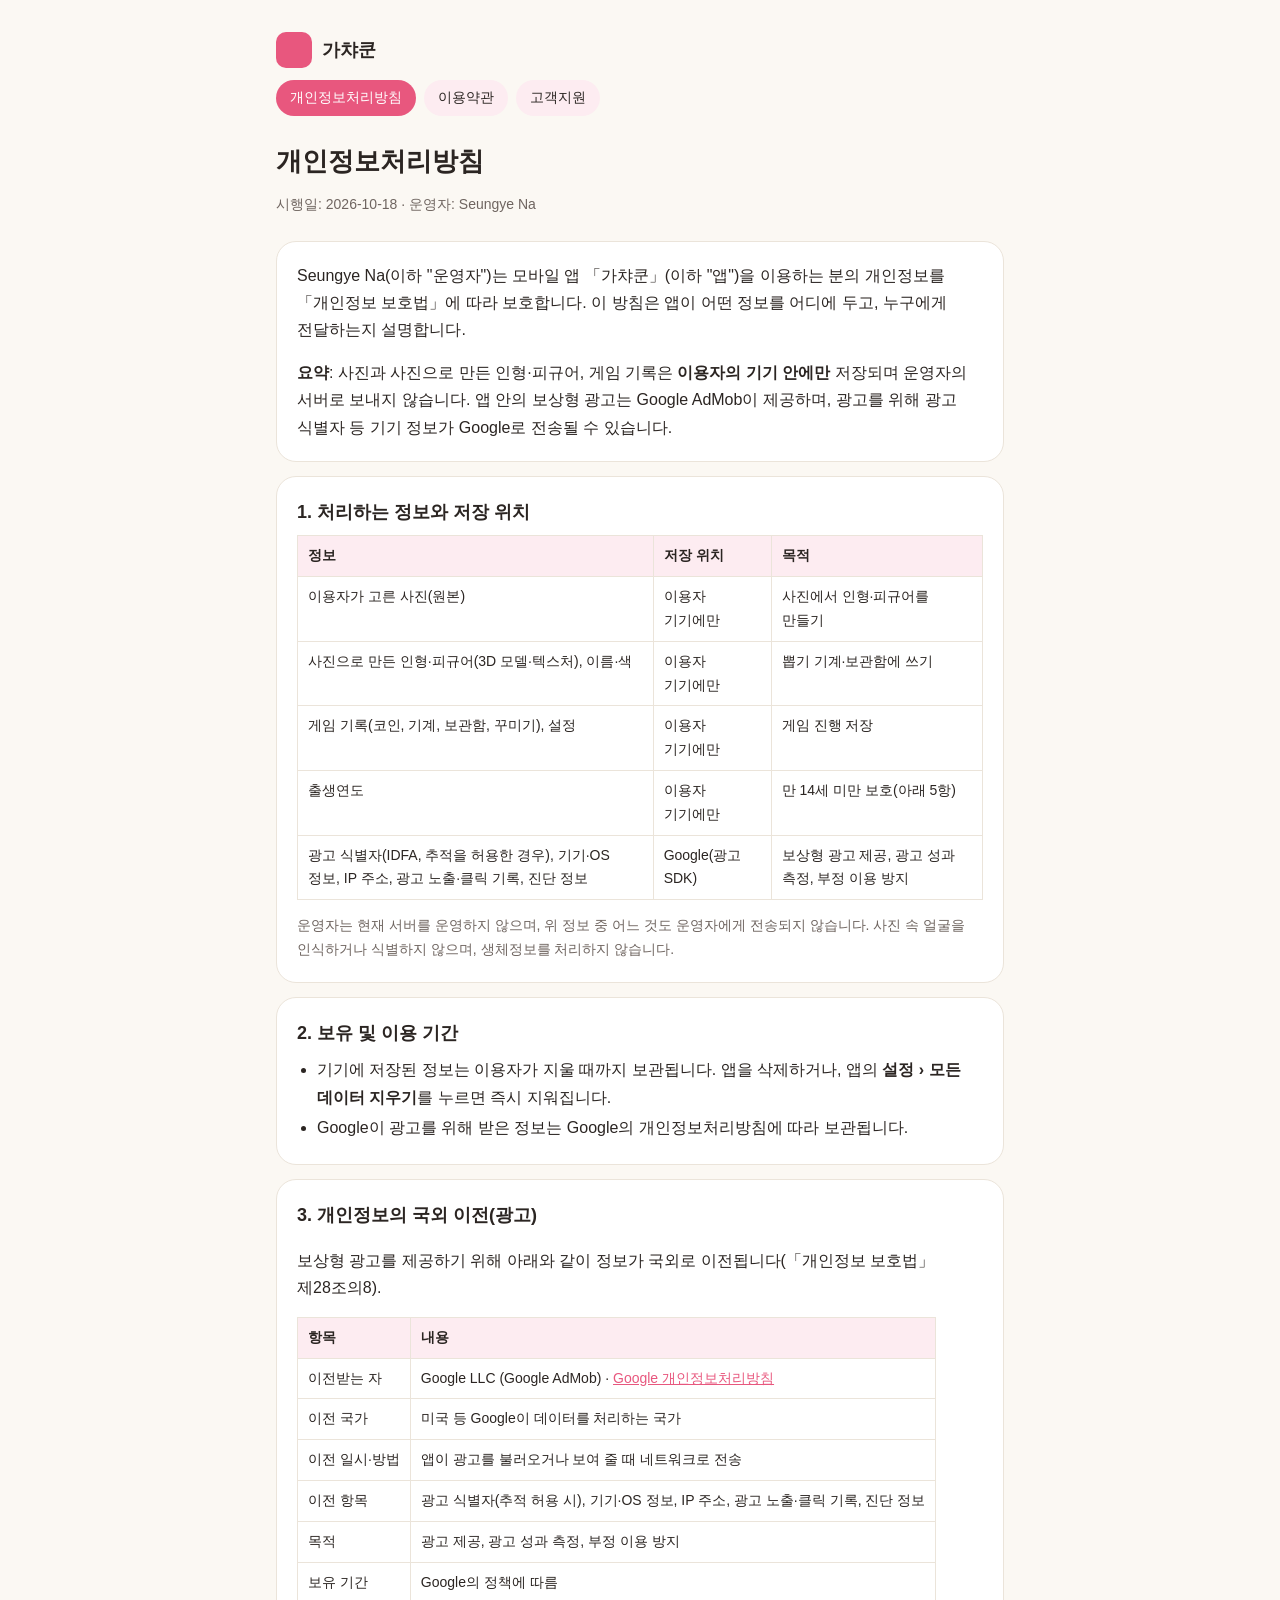
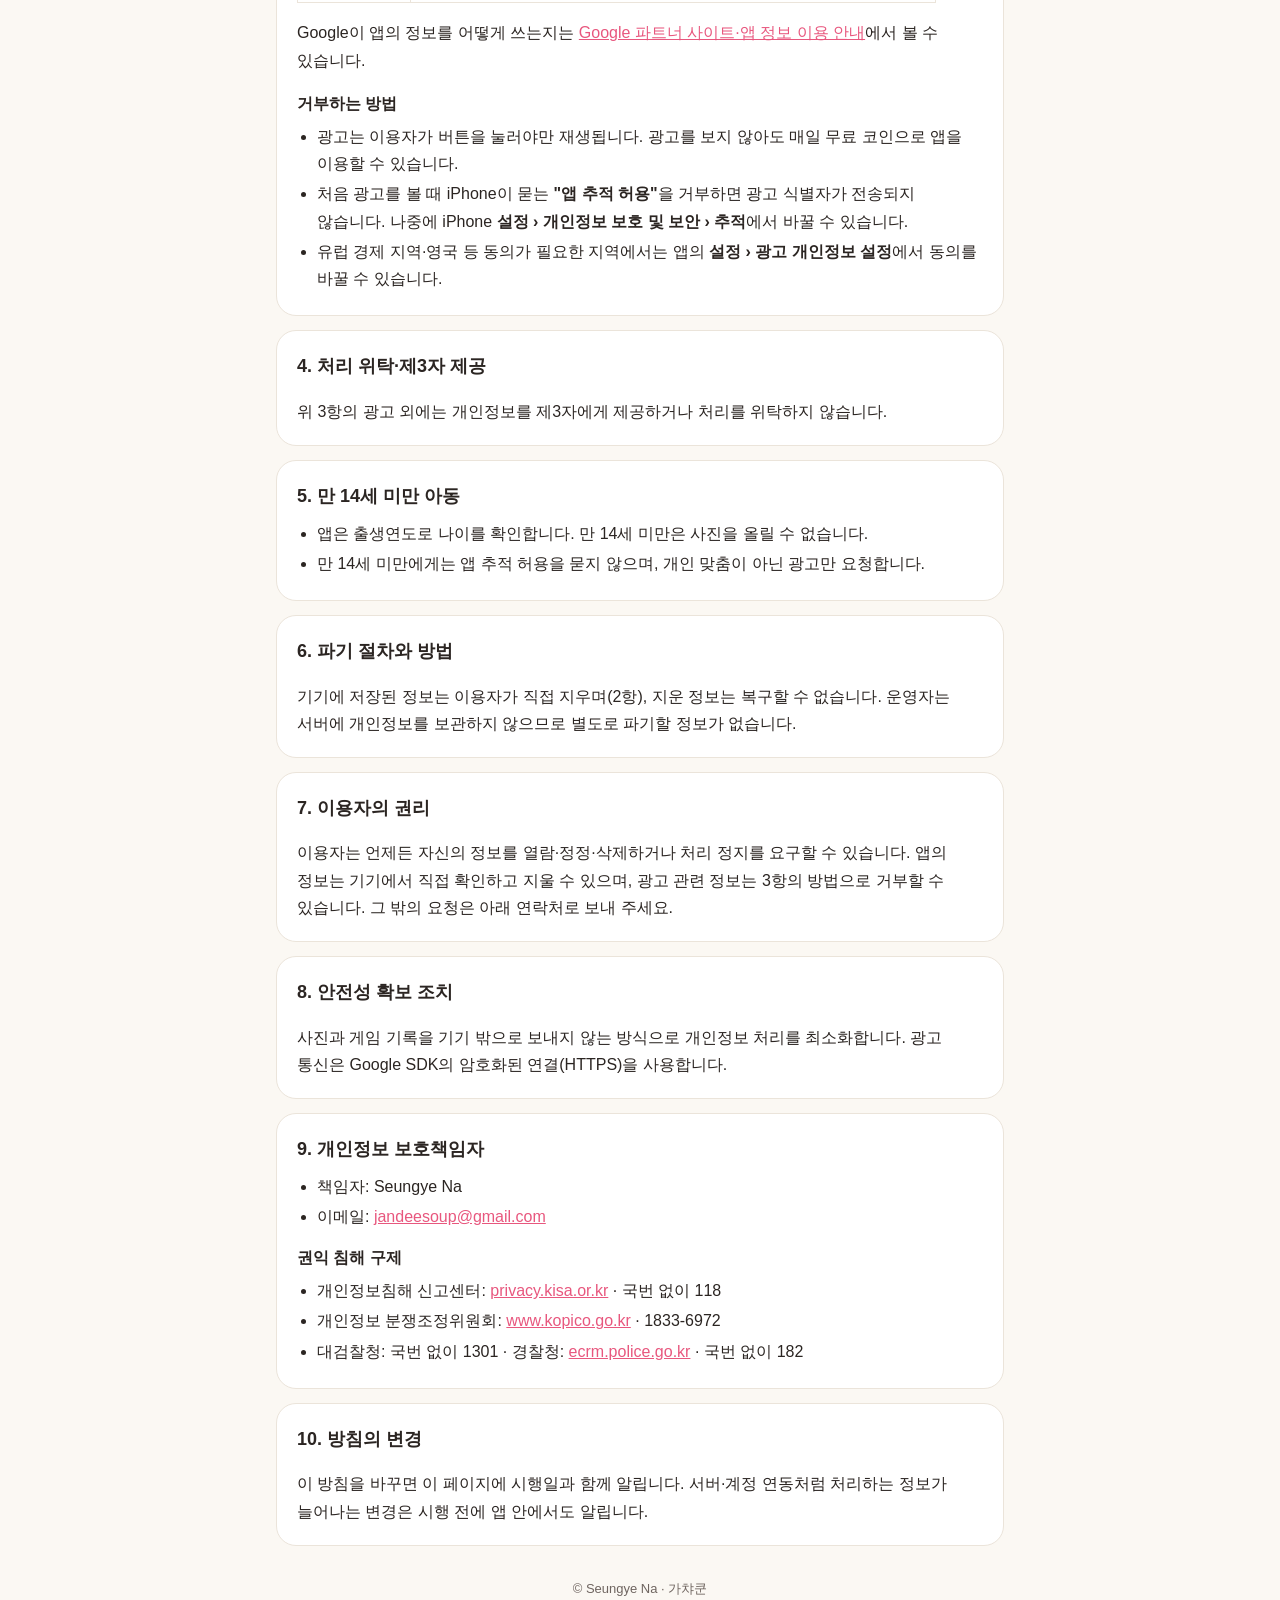
==== privacy.html @ 9c294841 "가챠쿤 개인정보처리방침 · 이용약관 · 고객지원 (시행 2026-10-18)" ====
<!doctype html>
<html lang="ko">
<head>
<meta charset="utf-8">
<meta name="viewport" content="width=device-width, initial-scale=1">
<title>개인정보처리방침 · 가챠쿤</title>
<link rel="stylesheet" href="style.css">
</head>
<body>
<main>
  <header class="brand"><span class="logo" aria-hidden="true"></span><b>가챠쿤</b></header>
  <nav>
    <a href="privacy.html" aria-current="page">개인정보처리방침</a>
    <a href="terms.html">이용약관</a>
    <a href="support.html">고객지원</a>
  </nav>

  <h1>개인정보처리방침</h1>
  <p class="meta">시행일: 2026-10-18 · 운영자: Seungye Na</p>

  <section>
    <p>Seungye Na(이하 "운영자")는 모바일 앱 「가챠쿤」(이하 "앱")을 이용하는 분의 개인정보를 「개인정보 보호법」에 따라 보호합니다. 이 방침은 앱이 어떤 정보를 어디에 두고, 누구에게 전달하는지 설명합니다.</p>
    <p><b>요약</b>: 사진과 사진으로 만든 인형·피규어, 게임 기록은 <b>이용자의 기기 안에만</b> 저장되며 운영자의 서버로 보내지 않습니다. 앱 안의 보상형 광고는 Google AdMob이 제공하며, 광고를 위해 광고 식별자 등 기기 정보가 Google로 전송될 수 있습니다.</p>
  </section>

  <section>
    <h2>1. 처리하는 정보와 저장 위치</h2>
    <table>
      <tr><th>정보</th><th>저장 위치</th><th>목적</th></tr>
      <tr><td>이용자가 고른 사진(원본)</td><td>이용자 기기에만</td><td>사진에서 인형·피규어를 만들기</td></tr>
      <tr><td>사진으로 만든 인형·피규어(3D 모델·텍스처), 이름·색</td><td>이용자 기기에만</td><td>뽑기 기계·보관함에 쓰기</td></tr>
      <tr><td>게임 기록(코인, 기계, 보관함, 꾸미기), 설정</td><td>이용자 기기에만</td><td>게임 진행 저장</td></tr>
      <tr><td>출생연도</td><td>이용자 기기에만</td><td>만 14세 미만 보호(아래 5항)</td></tr>
      <tr><td>광고 식별자(IDFA, 추적을 허용한 경우), 기기·OS 정보, IP 주소, 광고 노출·클릭 기록, 진단 정보</td><td>Google(광고 SDK)</td><td>보상형 광고 제공, 광고 성과 측정, 부정 이용 방지</td></tr>
    </table>
    <p class="note">운영자는 현재 서버를 운영하지 않으며, 위 정보 중 어느 것도 운영자에게 전송되지 않습니다. 사진 속 얼굴을 인식하거나 식별하지 않으며, 생체정보를 처리하지 않습니다.</p>
  </section>

  <section>
    <h2>2. 보유 및 이용 기간</h2>
    <ul>
      <li>기기에 저장된 정보는 이용자가 지울 때까지 보관됩니다. 앱을 삭제하거나, 앱의 <b>설정 › 모든 데이터 지우기</b>를 누르면 즉시 지워집니다.</li>
      <li>Google이 광고를 위해 받은 정보는 Google의 개인정보처리방침에 따라 보관됩니다.</li>
    </ul>
  </section>

  <section>
    <h2>3. 개인정보의 국외 이전(광고)</h2>
    <p>보상형 광고를 제공하기 위해 아래와 같이 정보가 국외로 이전됩니다(「개인정보 보호법」 제28조의8).</p>
    <table>
      <tr><th>항목</th><th>내용</th></tr>
      <tr><td>이전받는 자</td><td>Google LLC (Google AdMob) · <a href="https://policies.google.com/privacy">Google 개인정보처리방침</a></td></tr>
      <tr><td>이전 국가</td><td>미국 등 Google이 데이터를 처리하는 국가</td></tr>
      <tr><td>이전 일시·방법</td><td>앱이 광고를 불러오거나 보여 줄 때 네트워크로 전송</td></tr>
      <tr><td>이전 항목</td><td>광고 식별자(추적 허용 시), 기기·OS 정보, IP 주소, 광고 노출·클릭 기록, 진단 정보</td></tr>
      <tr><td>목적</td><td>광고 제공, 광고 성과 측정, 부정 이용 방지</td></tr>
      <tr><td>보유 기간</td><td>Google의 정책에 따름</td></tr>
    </table>
    <p>Google이 앱의 정보를 어떻게 쓰는지는 <a href="https://policies.google.com/technologies/partner-sites">Google 파트너 사이트·앱 정보 이용 안내</a>에서 볼 수 있습니다.</p>
    <h3>거부하는 방법</h3>
    <ul>
      <li>광고는 이용자가 버튼을 눌러야만 재생됩니다. 광고를 보지 않아도 매일 무료 코인으로 앱을 이용할 수 있습니다.</li>
      <li>처음 광고를 볼 때 iPhone이 묻는 <b>"앱 추적 허용"</b>을 거부하면 광고 식별자가 전송되지 않습니다. 나중에 iPhone <b>설정 › 개인정보 보호 및 보안 › 추적</b>에서 바꿀 수 있습니다.</li>
      <li>유럽 경제 지역·영국 등 동의가 필요한 지역에서는 앱의 <b>설정 › 광고 개인정보 설정</b>에서 동의를 바꿀 수 있습니다.</li>
    </ul>
  </section>

  <section>
    <h2>4. 처리 위탁·제3자 제공</h2>
    <p>위 3항의 광고 외에는 개인정보를 제3자에게 제공하거나 처리를 위탁하지 않습니다.</p>
  </section>

  <section>
    <h2>5. 만 14세 미만 아동</h2>
    <ul>
      <li>앱은 출생연도로 나이를 확인합니다. 만 14세 미만은 사진을 올릴 수 없습니다.</li>
      <li>만 14세 미만에게는 앱 추적 허용을 묻지 않으며, 개인 맞춤이 아닌 광고만 요청합니다.</li>
    </ul>
  </section>

  <section>
    <h2>6. 파기 절차와 방법</h2>
    <p>기기에 저장된 정보는 이용자가 직접 지우며(2항), 지운 정보는 복구할 수 없습니다. 운영자는 서버에 개인정보를 보관하지 않으므로 별도로 파기할 정보가 없습니다.</p>
  </section>

  <section>
    <h2>7. 이용자의 권리</h2>
    <p>이용자는 언제든 자신의 정보를 열람·정정·삭제하거나 처리 정지를 요구할 수 있습니다. 앱의 정보는 기기에서 직접 확인하고 지울 수 있으며, 광고 관련 정보는 3항의 방법으로 거부할 수 있습니다. 그 밖의 요청은 아래 연락처로 보내 주세요.</p>
  </section>

  <section>
    <h2>8. 안전성 확보 조치</h2>
    <p>사진과 게임 기록을 기기 밖으로 보내지 않는 방식으로 개인정보 처리를 최소화합니다. 광고 통신은 Google SDK의 암호화된 연결(HTTPS)을 사용합니다.</p>
  </section>

  <section>
    <h2>9. 개인정보 보호책임자</h2>
    <ul>
      <li>책임자: Seungye Na</li>
      <li>이메일: <a href="mailto:jandeesoup@gmail.com">jandeesoup@gmail.com</a></li>
    </ul>
    <h3>권익 침해 구제</h3>
    <ul>
      <li>개인정보침해 신고센터: <a href="https://privacy.kisa.or.kr">privacy.kisa.or.kr</a> · 국번 없이 118</li>
      <li>개인정보 분쟁조정위원회: <a href="https://www.kopico.go.kr">www.kopico.go.kr</a> · 1833-6972</li>
      <li>대검찰청: 국번 없이 1301 · 경찰청: <a href="https://ecrm.police.go.kr">ecrm.police.go.kr</a> · 국번 없이 182</li>
    </ul>
  </section>

  <section>
    <h2>10. 방침의 변경</h2>
    <p>이 방침을 바꾸면 이 페이지에 시행일과 함께 알립니다. 서버·계정 연동처럼 처리하는 정보가 늘어나는 변경은 시행 전에 앱 안에서도 알립니다.</p>
  </section>

  <footer>© Seungye Na · 가챠쿤</footer>
</main>
</body>
</html>
---- style.css ----
:root {
  --bg: #fbf8f3;
  --surface: #ffffff;
  --ink: #2b2522;
  --ink-soft: #6f6560;
  --line: #ebe4da;
  --accent: #e8577e;
  --chip: #fdecf1;
  color-scheme: light dark;
}
@media (prefers-color-scheme: dark) {
  :root {
    --bg: #1a1716;
    --surface: #24201e;
    --ink: #f3ece6;
    --ink-soft: #b3a9a2;
    --line: #3a3330;
    --accent: #ff7fa0;
    --chip: #3a2730;
  }
}
* { box-sizing: border-box; }
body {
  margin: 0;
  background: var(--bg);
  color: var(--ink);
  font: 16px/1.7 -apple-system, BlinkMacSystemFont, "Apple SD Gothic Neo", "Noto Sans KR", sans-serif;
  word-break: keep-all;
}
main { max-width: 760px; margin: 0 auto; padding: 32px 16px 64px; }
header.brand { display: flex; align-items: center; gap: 10px; margin-bottom: 8px; }
header.brand .logo { width: 36px; height: 36px; border-radius: 10px; background: var(--accent); }
header.brand b { font-size: 18px; }
nav { display: flex; flex-wrap: wrap; gap: 8px; margin: 12px 0 28px; }
nav a { padding: 6px 14px; border-radius: 999px; background: var(--chip); color: var(--ink); text-decoration: none; font-size: 14px; }
nav a[aria-current="page"] { background: var(--accent); color: #fff; }
h1 { font-size: 26px; line-height: 1.35; margin: 0 0 6px; }
.meta { color: var(--ink-soft); font-size: 14px; margin-bottom: 24px; }
section { background: var(--surface); border: 1px solid var(--line); border-radius: 20px; padding: 20px; margin: 14px 0; }
section h2 { font-size: 18px; margin: 0 0 8px; }
section h3 { font-size: 16px; margin: 14px 0 4px; }
ul, ol { padding-left: 20px; margin: 6px 0; }
li { margin: 3px 0; }
table { width: 100%; border-collapse: collapse; font-size: 14px; margin: 8px 0; display: block; overflow-x: auto; }
th, td { border: 1px solid var(--line); padding: 8px 10px; text-align: left; vertical-align: top; min-width: 90px; }
th { background: var(--chip); }
a { color: var(--accent); }
.note { color: var(--ink-soft); font-size: 14px; }
footer { color: var(--ink-soft); font-size: 13px; margin-top: 32px; text-align: center; }
section > :first-child { margin-top: 0; }
section > :last-child { margin-bottom: 0; }
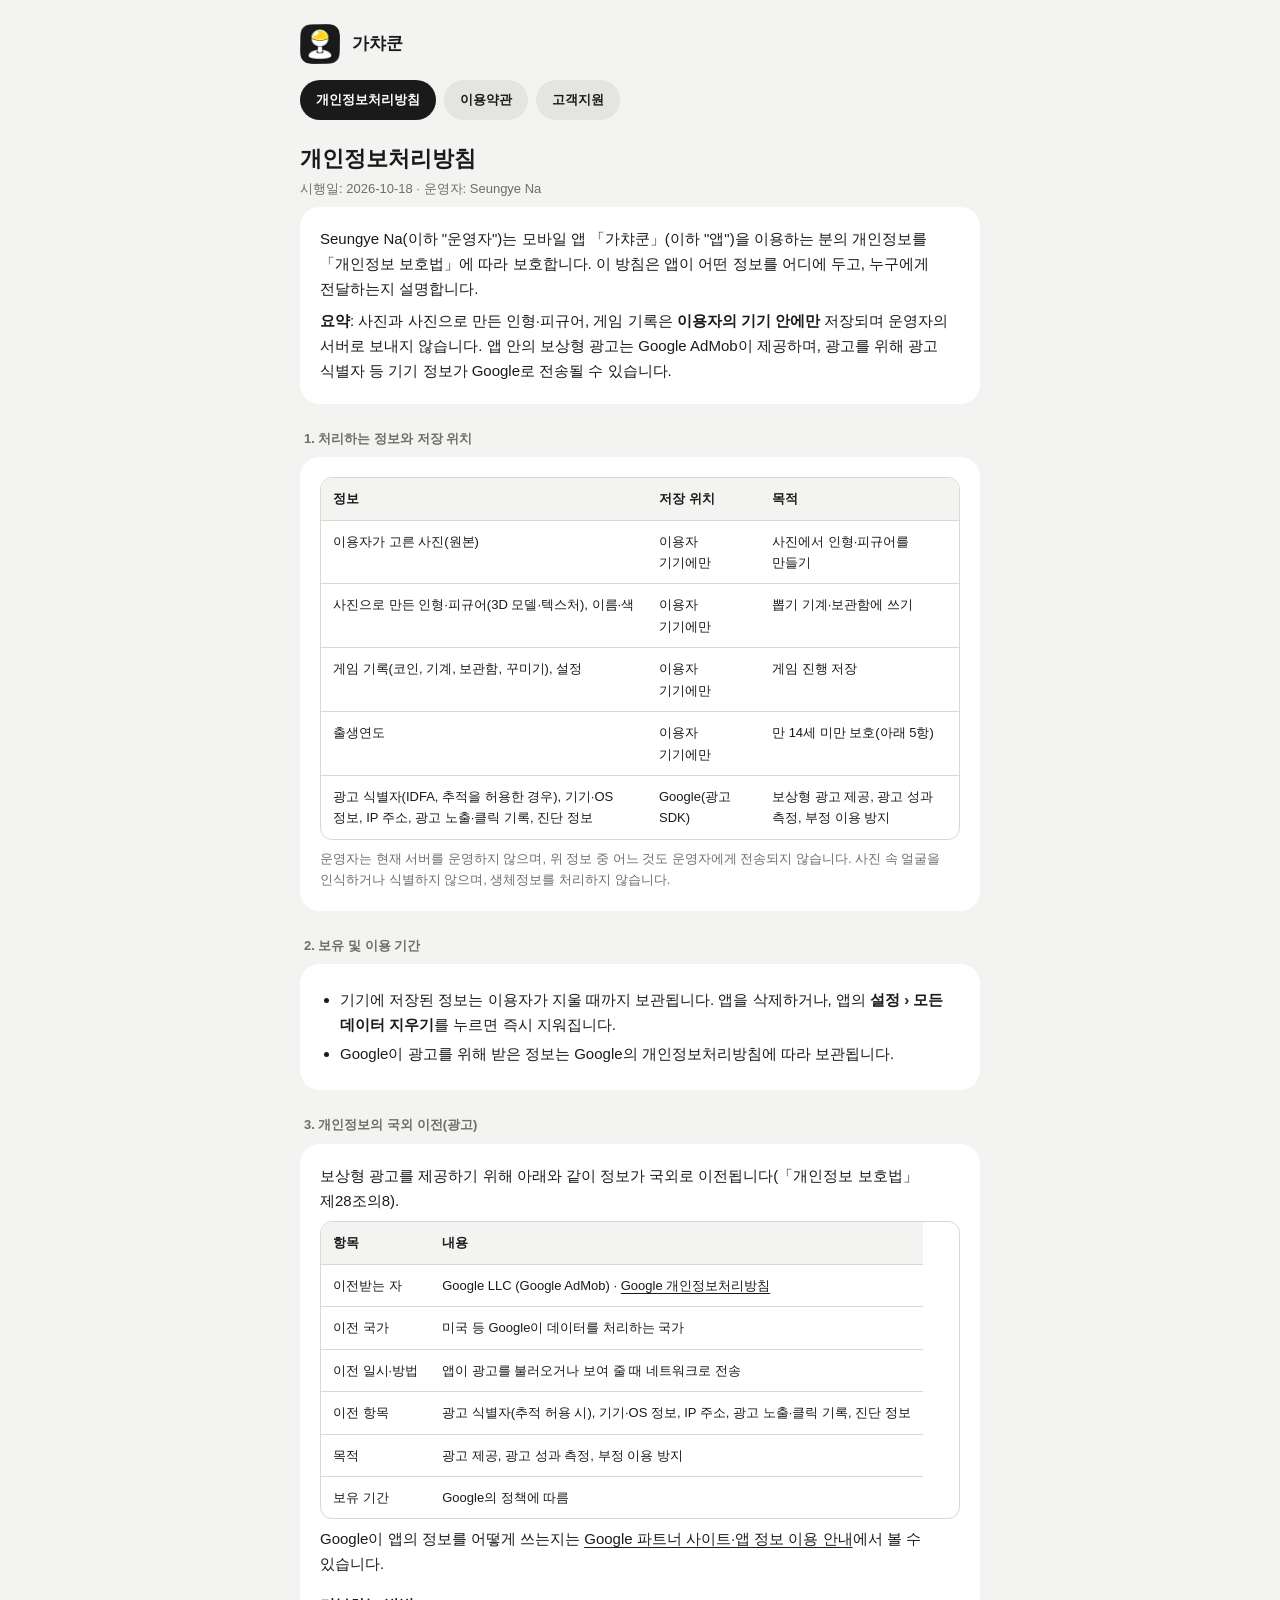
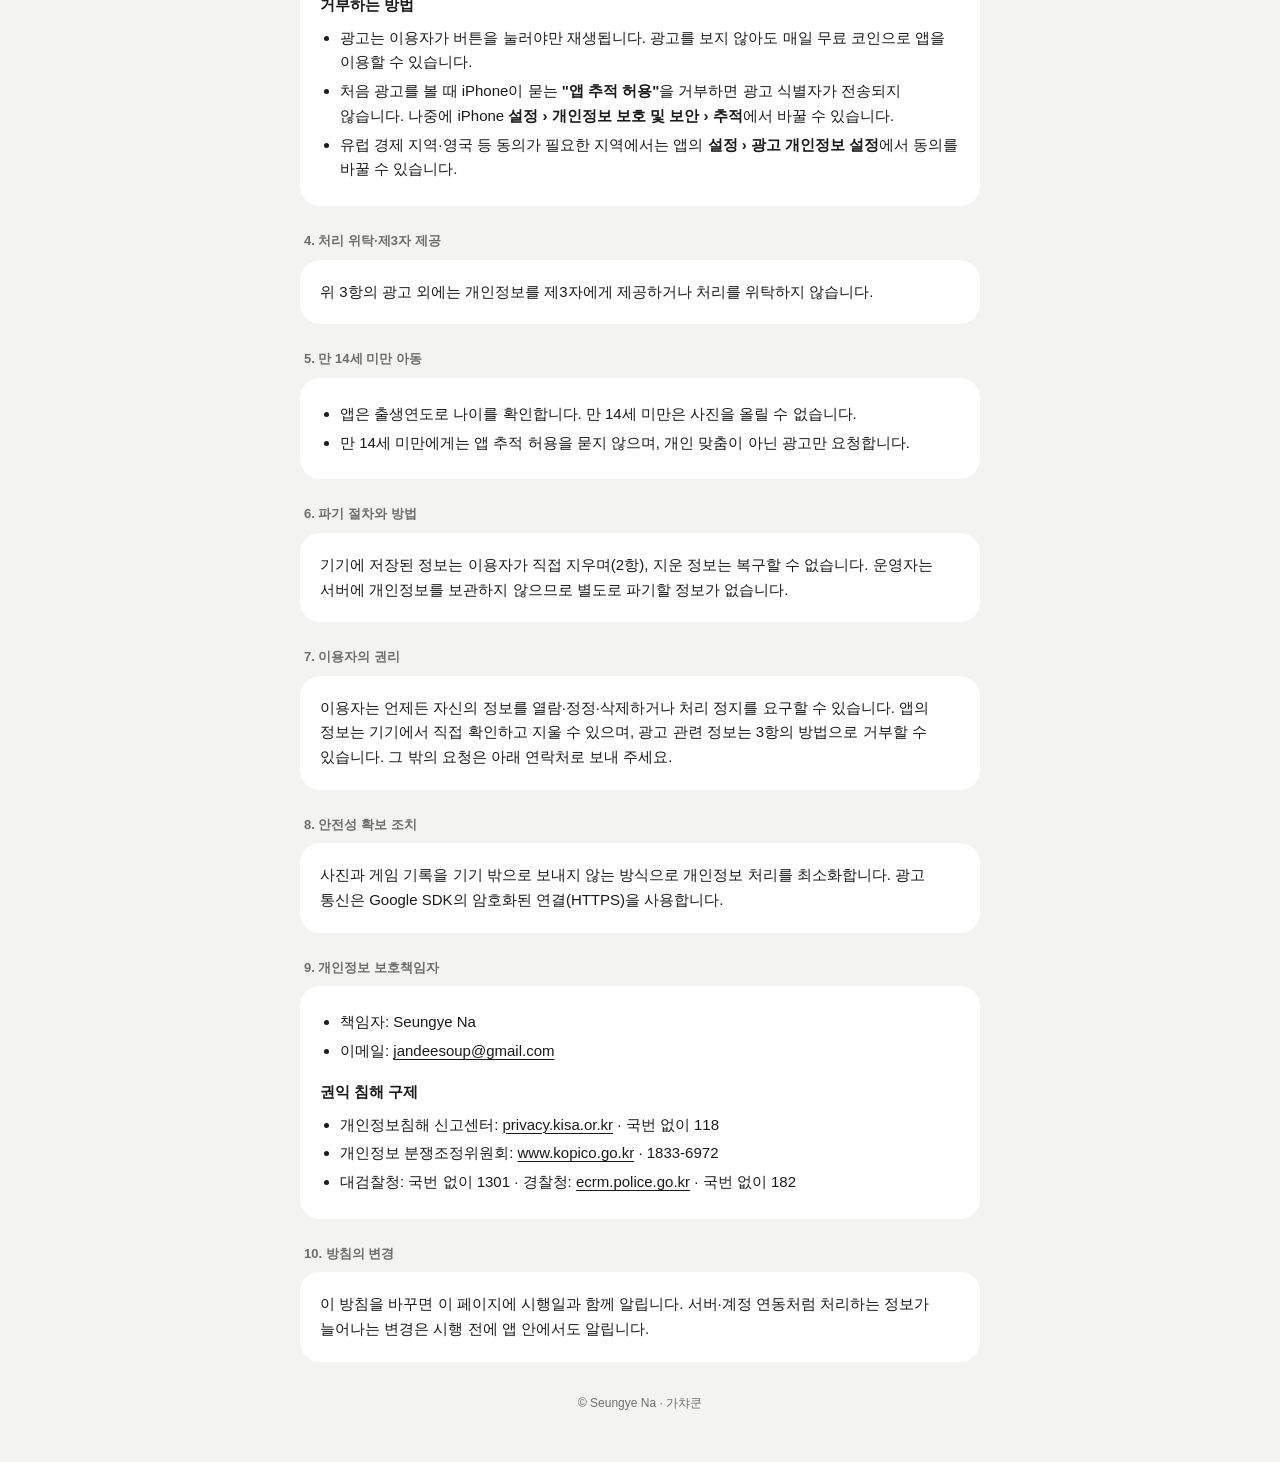
==== commit de40afe9: "앱 디자인에 맞춘 스타일(크림 바탕·흰 카드·검정 알약 칩) + 앱 아이콘" ====
--- a/privacy.html
+++ b/privacy.html
@@ -5,10 +5,12 @@
 <meta name="viewport" content="width=device-width, initial-scale=1">
 <title>개인정보처리방침 · 가챠쿤</title>
 <link rel="stylesheet" href="style.css">
+<link rel="icon" href="icon.png">
+<link rel="apple-touch-icon" href="icon.png">
 </head>
 <body>
 <main>
-  <header class="brand"><span class="logo" aria-hidden="true"></span><b>가챠쿤</b></header>
+  <header class="brand"><img class="logo" src="icon.png" alt="" width="40" height="40"><b>가챠쿤</b></header>
   <nav>
     <a href="privacy.html" aria-current="page">개인정보처리방침</a>
     <a href="terms.html">이용약관</a>
@@ -23,8 +25,8 @@
     <p><b>요약</b>: 사진과 사진으로 만든 인형·피규어, 게임 기록은 <b>이용자의 기기 안에만</b> 저장되며 운영자의 서버로 보내지 않습니다. 앱 안의 보상형 광고는 Google AdMob이 제공하며, 광고를 위해 광고 식별자 등 기기 정보가 Google로 전송될 수 있습니다.</p>
   </section>
 
+  <h2 class="group">1. 처리하는 정보와 저장 위치</h2>
   <section>
-    <h2>1. 처리하는 정보와 저장 위치</h2>
     <table>
       <tr><th>정보</th><th>저장 위치</th><th>목적</th></tr>
       <tr><td>이용자가 고른 사진(원본)</td><td>이용자 기기에만</td><td>사진에서 인형·피규어를 만들기</td></tr>
@@ -36,16 +38,16 @@
     <p class="note">운영자는 현재 서버를 운영하지 않으며, 위 정보 중 어느 것도 운영자에게 전송되지 않습니다. 사진 속 얼굴을 인식하거나 식별하지 않으며, 생체정보를 처리하지 않습니다.</p>
   </section>
 
+  <h2 class="group">2. 보유 및 이용 기간</h2>
   <section>
-    <h2>2. 보유 및 이용 기간</h2>
     <ul>
       <li>기기에 저장된 정보는 이용자가 지울 때까지 보관됩니다. 앱을 삭제하거나, 앱의 <b>설정 › 모든 데이터 지우기</b>를 누르면 즉시 지워집니다.</li>
       <li>Google이 광고를 위해 받은 정보는 Google의 개인정보처리방침에 따라 보관됩니다.</li>
     </ul>
   </section>
 
+  <h2 class="group">3. 개인정보의 국외 이전(광고)</h2>
   <section>
-    <h2>3. 개인정보의 국외 이전(광고)</h2>
     <p>보상형 광고를 제공하기 위해 아래와 같이 정보가 국외로 이전됩니다(「개인정보 보호법」 제28조의8).</p>
     <table>
       <tr><th>항목</th><th>내용</th></tr>
@@ -65,36 +67,36 @@
     </ul>
   </section>
 
+  <h2 class="group">4. 처리 위탁·제3자 제공</h2>
   <section>
-    <h2>4. 처리 위탁·제3자 제공</h2>
     <p>위 3항의 광고 외에는 개인정보를 제3자에게 제공하거나 처리를 위탁하지 않습니다.</p>
   </section>
 
+  <h2 class="group">5. 만 14세 미만 아동</h2>
   <section>
-    <h2>5. 만 14세 미만 아동</h2>
     <ul>
       <li>앱은 출생연도로 나이를 확인합니다. 만 14세 미만은 사진을 올릴 수 없습니다.</li>
       <li>만 14세 미만에게는 앱 추적 허용을 묻지 않으며, 개인 맞춤이 아닌 광고만 요청합니다.</li>
     </ul>
   </section>
 
+  <h2 class="group">6. 파기 절차와 방법</h2>
   <section>
-    <h2>6. 파기 절차와 방법</h2>
     <p>기기에 저장된 정보는 이용자가 직접 지우며(2항), 지운 정보는 복구할 수 없습니다. 운영자는 서버에 개인정보를 보관하지 않으므로 별도로 파기할 정보가 없습니다.</p>
   </section>
 
+  <h2 class="group">7. 이용자의 권리</h2>
   <section>
-    <h2>7. 이용자의 권리</h2>
     <p>이용자는 언제든 자신의 정보를 열람·정정·삭제하거나 처리 정지를 요구할 수 있습니다. 앱의 정보는 기기에서 직접 확인하고 지울 수 있으며, 광고 관련 정보는 3항의 방법으로 거부할 수 있습니다. 그 밖의 요청은 아래 연락처로 보내 주세요.</p>
   </section>
 
+  <h2 class="group">8. 안전성 확보 조치</h2>
   <section>
-    <h2>8. 안전성 확보 조치</h2>
     <p>사진과 게임 기록을 기기 밖으로 보내지 않는 방식으로 개인정보 처리를 최소화합니다. 광고 통신은 Google SDK의 암호화된 연결(HTTPS)을 사용합니다.</p>
   </section>
 
+  <h2 class="group">9. 개인정보 보호책임자</h2>
   <section>
-    <h2>9. 개인정보 보호책임자</h2>
     <ul>
       <li>책임자: Seungye Na</li>
       <li>이메일: <a href="mailto:jandeesoup@gmail.com">jandeesoup@gmail.com</a></li>
@@ -107,8 +109,8 @@
     </ul>
   </section>
 
+  <h2 class="group">10. 방침의 변경</h2>
   <section>
-    <h2>10. 방침의 변경</h2>
     <p>이 방침을 바꾸면 이 페이지에 시행일과 함께 알립니다. 서버·계정 연동처럼 처리하는 정보가 늘어나는 변경은 시행 전에 앱 안에서도 알립니다.</p>
   </section>
 
--- a/style.css
+++ b/style.css
@@ -1,51 +1,74 @@
+/* 앱 디자인 토큰(app/Assets/_Project/Scripts/UI/Theme.cs, G1 광택 블랙)을 웹 단위(pt = px)로 옮김.
+   바탕 Cream · 흰 카드 · 잉크 #1A1A1A · 회색 묶음 제목 + 흰 카드 묶음(설정 화면과 같은 모양) · 카드 반경 M 20 · 안쪽 여백 PadM 20 · 알약 버튼 */
 :root {
-  --bg: #fbf8f3;
-  --surface: #ffffff;
-  --ink: #2b2522;
-  --ink-soft: #6f6560;
-  --line: #ebe4da;
-  --accent: #e8577e;
-  --chip: #fdecf1;
-  color-scheme: light dark;
-}
-@media (prefers-color-scheme: dark) {
-  :root {
-    --bg: #1a1716;
-    --surface: #24201e;
-    --ink: #f3ece6;
-    --ink-soft: #b3a9a2;
-    --line: #3a3330;
-    --accent: #ff7fa0;
-    --chip: #3a2730;
-  }
+  --cream: #f3f3f1;      /* Theme.Cream: 화면·시트 바탕 */
+  --surface: #ffffff;    /* Theme.Surface: 카드 */
+  --beige: #e4e4e1;      /* Theme.Beige: 보조 버튼·칩 */
+  --ink: #1a1a1a;        /* Theme.Ink */
+  --ink-soft: #6e6e69;   /* Theme.InkSoft */
+  --line: #d8d8d4;       /* Theme.Line */
+  --primary: #1a1a1a;    /* Theme.Primary(G1) */
+  --on-primary: #ffffff;
+  --radius-s: 12px;      /* RadiusS */
+  --radius-m: 20px;      /* RadiusM */
+  --pad-m: 20px;         /* PadM */
+  --side: 20px;          /* ScreenSide */
+  color-scheme: light;
 }
 * { box-sizing: border-box; }
+html { -webkit-text-size-adjust: 100%; }
 body {
   margin: 0;
-  background: var(--bg);
+  background: var(--cream);
   color: var(--ink);
-  font: 16px/1.7 -apple-system, BlinkMacSystemFont, "Apple SD Gothic Neo", "Noto Sans KR", sans-serif;
+  font: 15px/1.65 -apple-system, BlinkMacSystemFont, "Apple SD Gothic Neo", "Noto Sans KR", sans-serif;   /* FontBody 15pt */
   word-break: keep-all;
+  overflow-wrap: anywhere;
 }
-main { max-width: 760px; margin: 0 auto; padding: 32px 16px 64px; }
-header.brand { display: flex; align-items: center; gap: 10px; margin-bottom: 8px; }
-header.brand .logo { width: 36px; height: 36px; border-radius: 10px; background: var(--accent); }
-header.brand b { font-size: 18px; }
-nav { display: flex; flex-wrap: wrap; gap: 8px; margin: 12px 0 28px; }
-nav a { padding: 6px 14px; border-radius: 999px; background: var(--chip); color: var(--ink); text-decoration: none; font-size: 14px; }
-nav a[aria-current="page"] { background: var(--accent); color: #fff; }
-h1 { font-size: 26px; line-height: 1.35; margin: 0 0 6px; }
-.meta { color: var(--ink-soft); font-size: 14px; margin-bottom: 24px; }
-section { background: var(--surface); border: 1px solid var(--line); border-radius: 20px; padding: 20px; margin: 14px 0; }
-section h2 { font-size: 18px; margin: 0 0 8px; }
-section h3 { font-size: 16px; margin: 14px 0 4px; }
-ul, ol { padding-left: 20px; margin: 6px 0; }
-li { margin: 3px 0; }
-table { width: 100%; border-collapse: collapse; font-size: 14px; margin: 8px 0; display: block; overflow-x: auto; }
-th, td { border: 1px solid var(--line); padding: 8px 10px; text-align: left; vertical-align: top; min-width: 90px; }
-th { background: var(--chip); }
-a { color: var(--accent); }
-.note { color: var(--ink-soft); font-size: 14px; }
-footer { color: var(--ink-soft); font-size: 13px; margin-top: 32px; text-align: center; }
+main { max-width: 720px; margin: 0 auto; padding: 24px var(--side) 48px; }
+
+/* 위쪽 줄: 앱 아이콘 + 이름 */
+header.brand { display: flex; align-items: center; gap: 12px; }
+header.brand .logo { width: 40px; height: 40px; border-radius: 10px; display: block; }
+header.brand b { font-size: 17px; font-weight: 700; }
+
+/* 페이지 칩: 고른 것 = 검정 알약, 나머지 = 베이지 알약(앱의 세그먼트·칩과 같은 결) */
+nav { display: flex; flex-wrap: wrap; gap: 8px; margin: 16px 0 24px; }
+nav a {
+  display: inline-flex; align-items: center; min-height: 40px; padding: 0 16px;
+  border-radius: 999px; background: var(--beige); color: var(--ink);
+  font-size: 13px; font-weight: 600; text-decoration: none;
+}
+nav a[aria-current="page"] { background: var(--primary); color: var(--on-primary); }
+
+h1 { font-size: 22px; line-height: 1.35; font-weight: 800; margin: 0 0 4px; }   /* FontTitle 22pt */
+.meta { color: var(--ink-soft); font-size: 13px; margin: 0 0 8px; }
+
+/* 묶음: 회색 작은 제목 + 흰 카드(설정 화면의 Kit.Section) */
+h2.group { font-size: 13px; font-weight: 600; color: var(--ink-soft); margin: 24px 0 8px; padding: 0 4px; }
+section {
+  background: var(--surface);
+  border-radius: var(--radius-m);
+  padding: var(--pad-m);
+  margin: 0 0 12px;
+}
 section > :first-child { margin-top: 0; }
 section > :last-child { margin-bottom: 0; }
+section h3 { font-size: 15px; font-weight: 700; margin: 16px 0 4px; }
+p { margin: 8px 0; }
+ul, ol { padding-left: 20px; margin: 8px 0; }
+li { margin: 4px 0; }
+b { font-weight: 700; }
+
+/* 표: 얇은 선, 머리 줄은 바탕색 */
+table {
+  width: 100%; border-collapse: separate; border-spacing: 0; font-size: 13px; margin: 8px 0;
+  display: block; overflow-x: auto; border: 1px solid var(--line); border-radius: var(--radius-s);
+}
+th, td { padding: 10px 12px; text-align: left; vertical-align: top; border-bottom: 1px solid var(--line); min-width: 96px; }
+tr:last-child td { border-bottom: 0; }
+th { background: var(--cream); font-weight: 700; }
+
+a { color: var(--ink); text-decoration-thickness: 1px; text-underline-offset: 3px; }
+.note { color: var(--ink-soft); font-size: 13px; }
+footer { color: var(--ink-soft); font-size: 12px; margin-top: 32px; text-align: center; }   /* FontCaption 12pt */
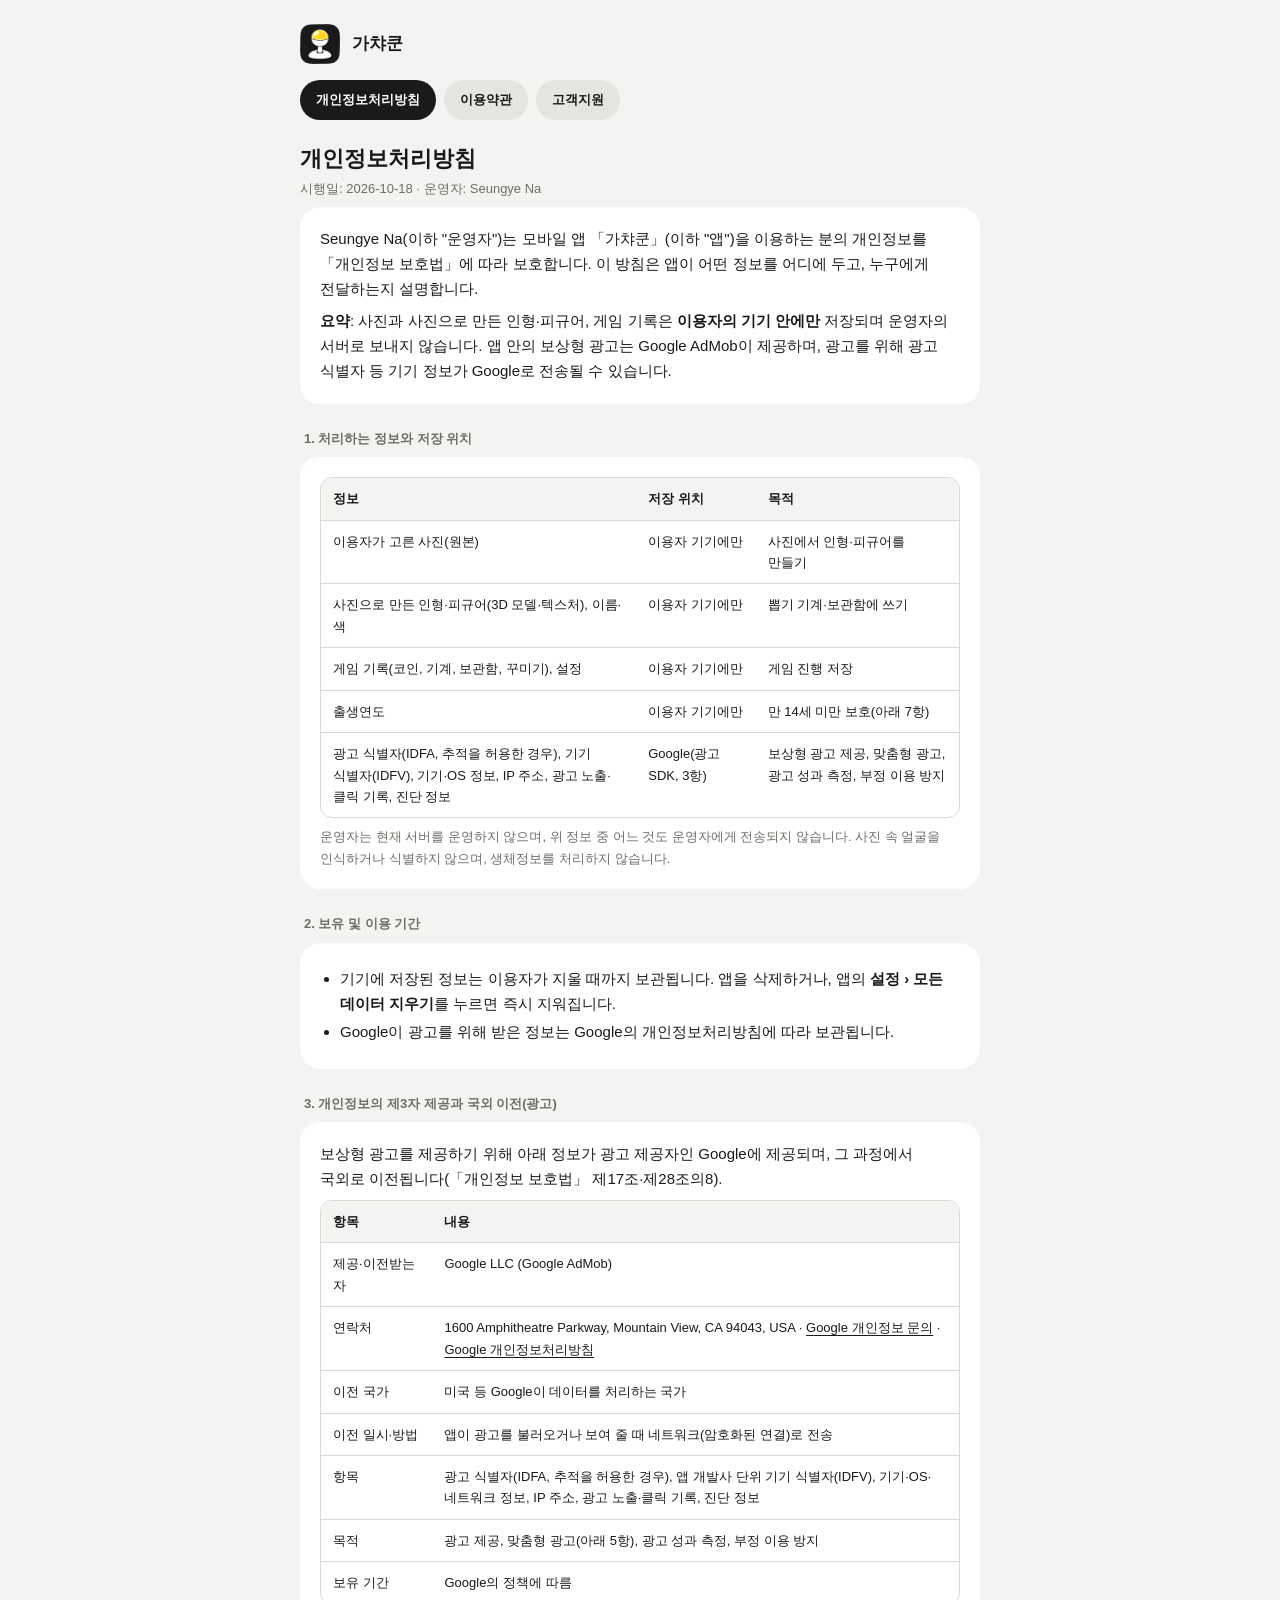
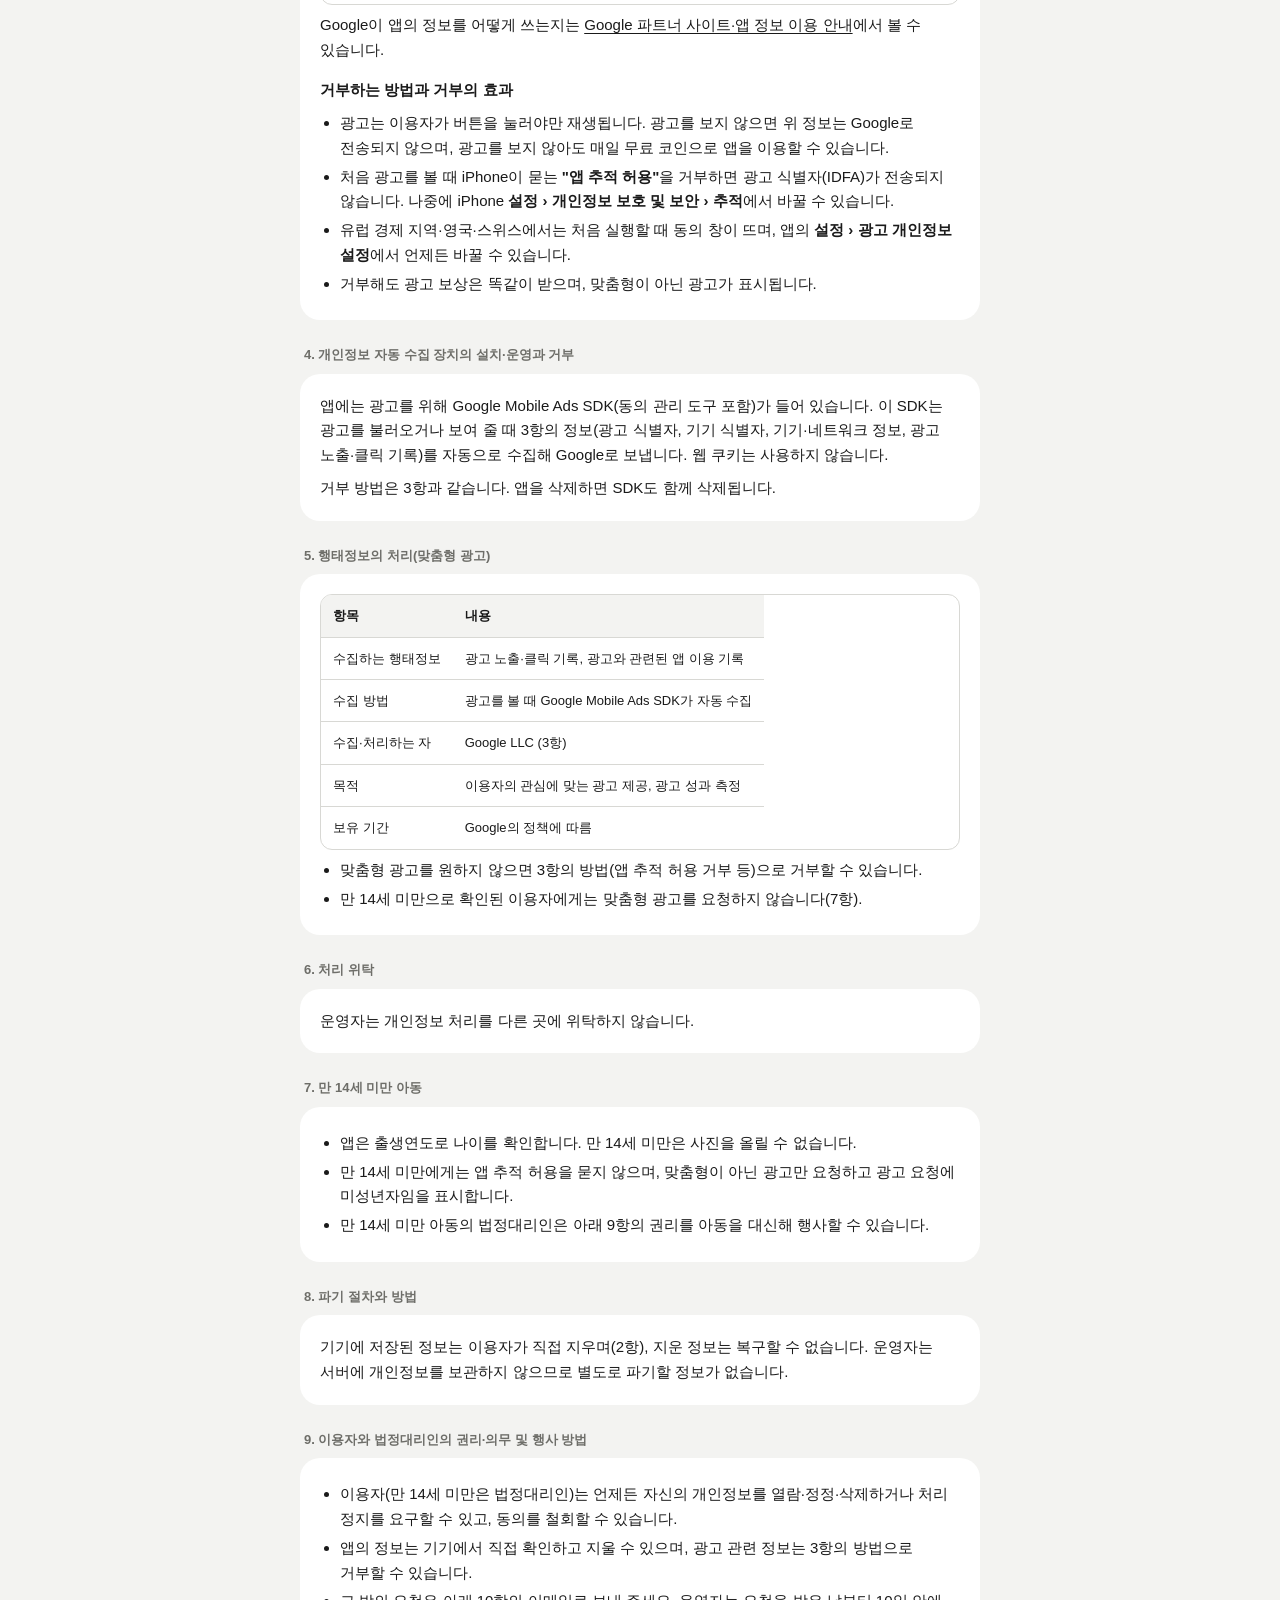
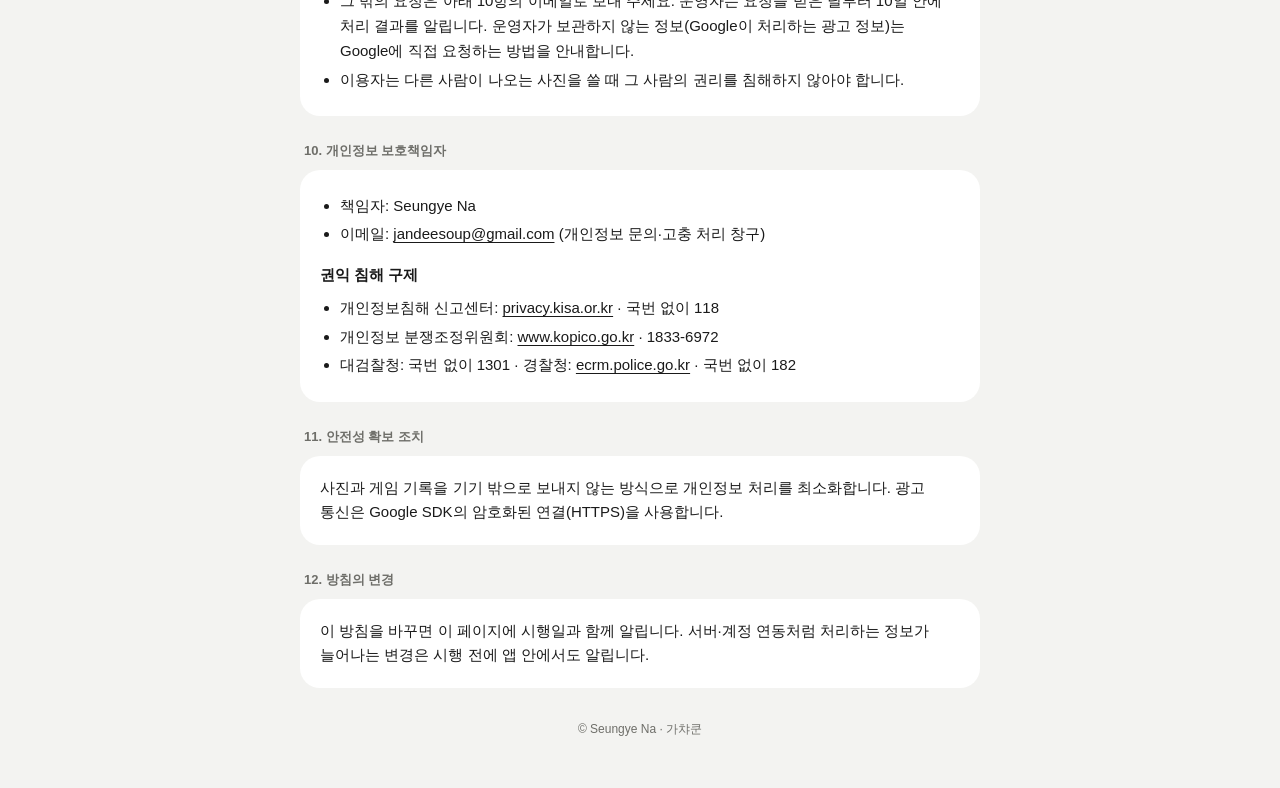
==== commit c2418947: "개인정보처리방침 보완: 제3자 제공·국외 이전 연락처와 거부 효과, 자동 수집 장치, 행태정보(맞춤형 광고), 법정대리인 권리, 처리 기한" ====
--- a/privacy.html
+++ b/privacy.html
@@ -32,8 +32,8 @@
       <tr><td>이용자가 고른 사진(원본)</td><td>이용자 기기에만</td><td>사진에서 인형·피규어를 만들기</td></tr>
       <tr><td>사진으로 만든 인형·피규어(3D 모델·텍스처), 이름·색</td><td>이용자 기기에만</td><td>뽑기 기계·보관함에 쓰기</td></tr>
       <tr><td>게임 기록(코인, 기계, 보관함, 꾸미기), 설정</td><td>이용자 기기에만</td><td>게임 진행 저장</td></tr>
-      <tr><td>출생연도</td><td>이용자 기기에만</td><td>만 14세 미만 보호(아래 5항)</td></tr>
-      <tr><td>광고 식별자(IDFA, 추적을 허용한 경우), 기기·OS 정보, IP 주소, 광고 노출·클릭 기록, 진단 정보</td><td>Google(광고 SDK)</td><td>보상형 광고 제공, 광고 성과 측정, 부정 이용 방지</td></tr>
+      <tr><td>출생연도</td><td>이용자 기기에만</td><td>만 14세 미만 보호(아래 7항)</td></tr>
+      <tr><td>광고 식별자(IDFA, 추적을 허용한 경우), 기기 식별자(IDFV), 기기·OS 정보, IP 주소, 광고 노출·클릭 기록, 진단 정보</td><td>Google(광고 SDK, 3항)</td><td>보상형 광고 제공, 맞춤형 광고, 광고 성과 측정, 부정 이용 방지</td></tr>
     </table>
     <p class="note">운영자는 현재 서버를 운영하지 않으며, 위 정보 중 어느 것도 운영자에게 전송되지 않습니다. 사진 속 얼굴을 인식하거나 식별하지 않으며, 생체정보를 처리하지 않습니다.</p>
   </section>
@@ -46,60 +46,85 @@
     </ul>
   </section>
 
-  <h2 class="group">3. 개인정보의 국외 이전(광고)</h2>
+  <h2 class="group">3. 개인정보의 제3자 제공과 국외 이전(광고)</h2>
   <section>
-    <p>보상형 광고를 제공하기 위해 아래와 같이 정보가 국외로 이전됩니다(「개인정보 보호법」 제28조의8).</p>
+    <p>보상형 광고를 제공하기 위해 아래 정보가 광고 제공자인 Google에 제공되며, 그 과정에서 국외로 이전됩니다(「개인정보 보호법」 제17조·제28조의8).</p>
     <table>
       <tr><th>항목</th><th>내용</th></tr>
-      <tr><td>이전받는 자</td><td>Google LLC (Google AdMob) · <a href="https://policies.google.com/privacy">Google 개인정보처리방침</a></td></tr>
+      <tr><td>제공·이전받는 자</td><td>Google LLC (Google AdMob)</td></tr>
+      <tr><td>연락처</td><td>1600 Amphitheatre Parkway, Mountain View, CA 94043, USA · <a href="https://support.google.com/policies/contact/general_privacy_form">Google 개인정보 문의</a> · <a href="https://policies.google.com/privacy">Google 개인정보처리방침</a></td></tr>
       <tr><td>이전 국가</td><td>미국 등 Google이 데이터를 처리하는 국가</td></tr>
-      <tr><td>이전 일시·방법</td><td>앱이 광고를 불러오거나 보여 줄 때 네트워크로 전송</td></tr>
-      <tr><td>이전 항목</td><td>광고 식별자(추적 허용 시), 기기·OS 정보, IP 주소, 광고 노출·클릭 기록, 진단 정보</td></tr>
-      <tr><td>목적</td><td>광고 제공, 광고 성과 측정, 부정 이용 방지</td></tr>
+      <tr><td>이전 일시·방법</td><td>앱이 광고를 불러오거나 보여 줄 때 네트워크(암호화된 연결)로 전송</td></tr>
+      <tr><td>항목</td><td>광고 식별자(IDFA, 추적을 허용한 경우), 앱 개발사 단위 기기 식별자(IDFV), 기기·OS·네트워크 정보, IP 주소, 광고 노출·클릭 기록, 진단 정보</td></tr>
+      <tr><td>목적</td><td>광고 제공, 맞춤형 광고(아래 5항), 광고 성과 측정, 부정 이용 방지</td></tr>
       <tr><td>보유 기간</td><td>Google의 정책에 따름</td></tr>
     </table>
     <p>Google이 앱의 정보를 어떻게 쓰는지는 <a href="https://policies.google.com/technologies/partner-sites">Google 파트너 사이트·앱 정보 이용 안내</a>에서 볼 수 있습니다.</p>
-    <h3>거부하는 방법</h3>
+    <h3>거부하는 방법과 거부의 효과</h3>
     <ul>
-      <li>광고는 이용자가 버튼을 눌러야만 재생됩니다. 광고를 보지 않아도 매일 무료 코인으로 앱을 이용할 수 있습니다.</li>
-      <li>처음 광고를 볼 때 iPhone이 묻는 <b>"앱 추적 허용"</b>을 거부하면 광고 식별자가 전송되지 않습니다. 나중에 iPhone <b>설정 › 개인정보 보호 및 보안 › 추적</b>에서 바꿀 수 있습니다.</li>
-      <li>유럽 경제 지역·영국 등 동의가 필요한 지역에서는 앱의 <b>설정 › 광고 개인정보 설정</b>에서 동의를 바꿀 수 있습니다.</li>
+      <li>광고는 이용자가 버튼을 눌러야만 재생됩니다. 광고를 보지 않으면 위 정보는 Google로 전송되지 않으며, 광고를 보지 않아도 매일 무료 코인으로 앱을 이용할 수 있습니다.</li>
+      <li>처음 광고를 볼 때 iPhone이 묻는 <b>"앱 추적 허용"</b>을 거부하면 광고 식별자(IDFA)가 전송되지 않습니다. 나중에 iPhone <b>설정 › 개인정보 보호 및 보안 › 추적</b>에서 바꿀 수 있습니다.</li>
+      <li>유럽 경제 지역·영국·스위스에서는 처음 실행할 때 동의 창이 뜨며, 앱의 <b>설정 › 광고 개인정보 설정</b>에서 언제든 바꿀 수 있습니다.</li>
+      <li>거부해도 광고 보상은 똑같이 받으며, 맞춤형이 아닌 광고가 표시됩니다.</li>
     </ul>
   </section>
 
-  <h2 class="group">4. 처리 위탁·제3자 제공</h2>
+  <h2 class="group">4. 개인정보 자동 수집 장치의 설치·운영과 거부</h2>
   <section>
-    <p>위 3항의 광고 외에는 개인정보를 제3자에게 제공하거나 처리를 위탁하지 않습니다.</p>
+    <p>앱에는 광고를 위해 Google Mobile Ads SDK(동의 관리 도구 포함)가 들어 있습니다. 이 SDK는 광고를 불러오거나 보여 줄 때 3항의 정보(광고 식별자, 기기 식별자, 기기·네트워크 정보, 광고 노출·클릭 기록)를 자동으로 수집해 Google로 보냅니다. 웹 쿠키는 사용하지 않습니다.</p>
+    <p>거부 방법은 3항과 같습니다. 앱을 삭제하면 SDK도 함께 삭제됩니다.</p>
   </section>
 
-  <h2 class="group">5. 만 14세 미만 아동</h2>
+  <h2 class="group">5. 행태정보의 처리(맞춤형 광고)</h2>
+  <section>
+    <table>
+      <tr><th>항목</th><th>내용</th></tr>
+      <tr><td>수집하는 행태정보</td><td>광고 노출·클릭 기록, 광고와 관련된 앱 이용 기록</td></tr>
+      <tr><td>수집 방법</td><td>광고를 볼 때 Google Mobile Ads SDK가 자동 수집</td></tr>
+      <tr><td>수집·처리하는 자</td><td>Google LLC (3항)</td></tr>
+      <tr><td>목적</td><td>이용자의 관심에 맞는 광고 제공, 광고 성과 측정</td></tr>
+      <tr><td>보유 기간</td><td>Google의 정책에 따름</td></tr>
+    </table>
+    <ul>
+      <li>맞춤형 광고를 원하지 않으면 3항의 방법(앱 추적 허용 거부 등)으로 거부할 수 있습니다.</li>
+      <li>만 14세 미만으로 확인된 이용자에게는 맞춤형 광고를 요청하지 않습니다(7항).</li>
+    </ul>
+  </section>
+
+  <h2 class="group">6. 처리 위탁</h2>
+  <section>
+    <p>운영자는 개인정보 처리를 다른 곳에 위탁하지 않습니다.</p>
+  </section>
+
+  <h2 class="group">7. 만 14세 미만 아동</h2>
   <section>
     <ul>
       <li>앱은 출생연도로 나이를 확인합니다. 만 14세 미만은 사진을 올릴 수 없습니다.</li>
-      <li>만 14세 미만에게는 앱 추적 허용을 묻지 않으며, 개인 맞춤이 아닌 광고만 요청합니다.</li>
+      <li>만 14세 미만에게는 앱 추적 허용을 묻지 않으며, 맞춤형이 아닌 광고만 요청하고 광고 요청에 미성년자임을 표시합니다.</li>
+      <li>만 14세 미만 아동의 법정대리인은 아래 9항의 권리를 아동을 대신해 행사할 수 있습니다.</li>
     </ul>
   </section>
 
-  <h2 class="group">6. 파기 절차와 방법</h2>
+  <h2 class="group">8. 파기 절차와 방법</h2>
   <section>
     <p>기기에 저장된 정보는 이용자가 직접 지우며(2항), 지운 정보는 복구할 수 없습니다. 운영자는 서버에 개인정보를 보관하지 않으므로 별도로 파기할 정보가 없습니다.</p>
   </section>
 
-  <h2 class="group">7. 이용자의 권리</h2>
+  <h2 class="group">9. 이용자와 법정대리인의 권리·의무 및 행사 방법</h2>
   <section>
-    <p>이용자는 언제든 자신의 정보를 열람·정정·삭제하거나 처리 정지를 요구할 수 있습니다. 앱의 정보는 기기에서 직접 확인하고 지울 수 있으며, 광고 관련 정보는 3항의 방법으로 거부할 수 있습니다. 그 밖의 요청은 아래 연락처로 보내 주세요.</p>
+    <ul>
+      <li>이용자(만 14세 미만은 법정대리인)는 언제든 자신의 개인정보를 열람·정정·삭제하거나 처리 정지를 요구할 수 있고, 동의를 철회할 수 있습니다.</li>
+      <li>앱의 정보는 기기에서 직접 확인하고 지울 수 있으며, 광고 관련 정보는 3항의 방법으로 거부할 수 있습니다.</li>
+      <li>그 밖의 요청은 아래 10항의 이메일로 보내 주세요. 운영자는 요청을 받은 날부터 10일 안에 처리 결과를 알립니다. 운영자가 보관하지 않는 정보(Google이 처리하는 광고 정보)는 Google에 직접 요청하는 방법을 안내합니다.</li>
+      <li>이용자는 다른 사람이 나오는 사진을 쓸 때 그 사람의 권리를 침해하지 않아야 합니다.</li>
+    </ul>
   </section>
 
-  <h2 class="group">8. 안전성 확보 조치</h2>
-  <section>
-    <p>사진과 게임 기록을 기기 밖으로 보내지 않는 방식으로 개인정보 처리를 최소화합니다. 광고 통신은 Google SDK의 암호화된 연결(HTTPS)을 사용합니다.</p>
-  </section>
-
-  <h2 class="group">9. 개인정보 보호책임자</h2>
+  <h2 class="group">10. 개인정보 보호책임자</h2>
   <section>
     <ul>
       <li>책임자: Seungye Na</li>
-      <li>이메일: <a href="mailto:jandeesoup@gmail.com">jandeesoup@gmail.com</a></li>
+      <li>이메일: <a href="mailto:jandeesoup@gmail.com">jandeesoup@gmail.com</a> (개인정보 문의·고충 처리 창구)</li>
     </ul>
     <h3>권익 침해 구제</h3>
     <ul>
@@ -109,7 +134,12 @@
     </ul>
   </section>
 
-  <h2 class="group">10. 방침의 변경</h2>
+  <h2 class="group">11. 안전성 확보 조치</h2>
+  <section>
+    <p>사진과 게임 기록을 기기 밖으로 보내지 않는 방식으로 개인정보 처리를 최소화합니다. 광고 통신은 Google SDK의 암호화된 연결(HTTPS)을 사용합니다.</p>
+  </section>
+
+  <h2 class="group">12. 방침의 변경</h2>
   <section>
     <p>이 방침을 바꾸면 이 페이지에 시행일과 함께 알립니다. 서버·계정 연동처럼 처리하는 정보가 늘어나는 변경은 시행 전에 앱 안에서도 알립니다.</p>
   </section>
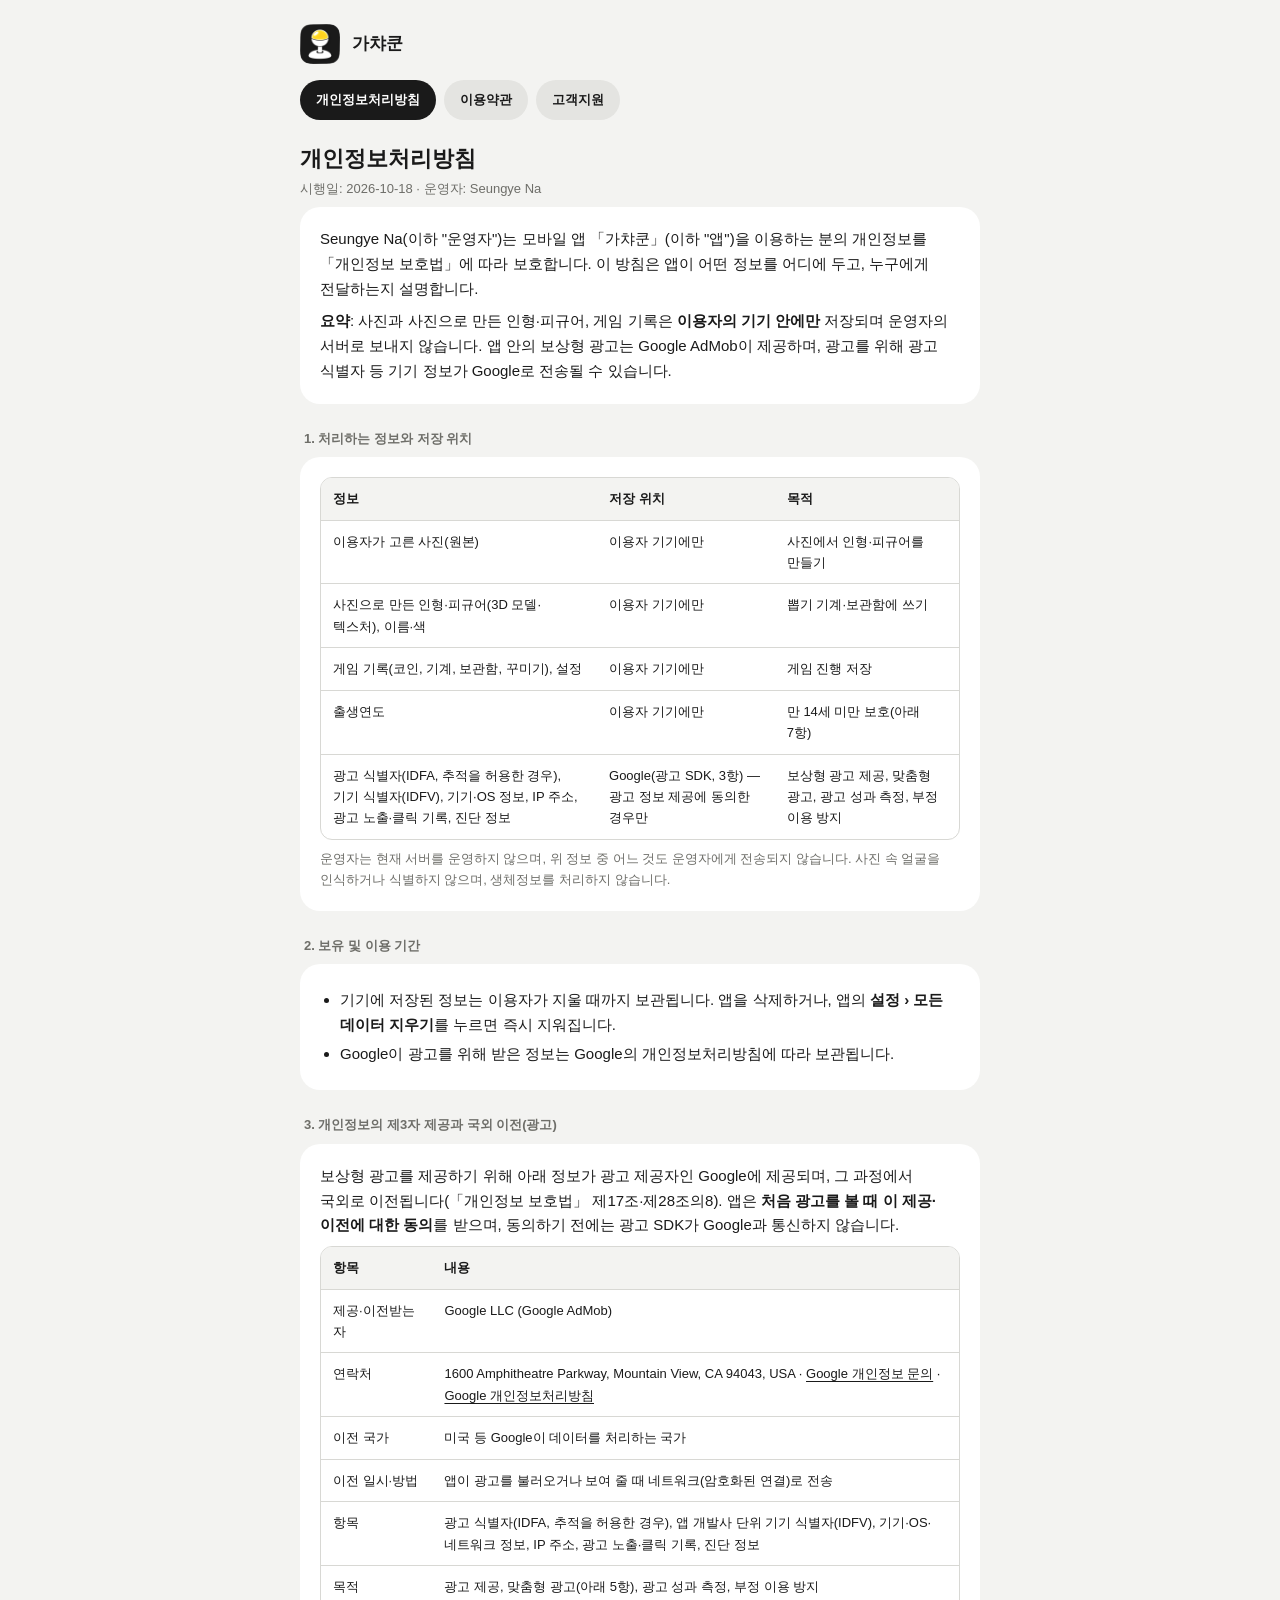
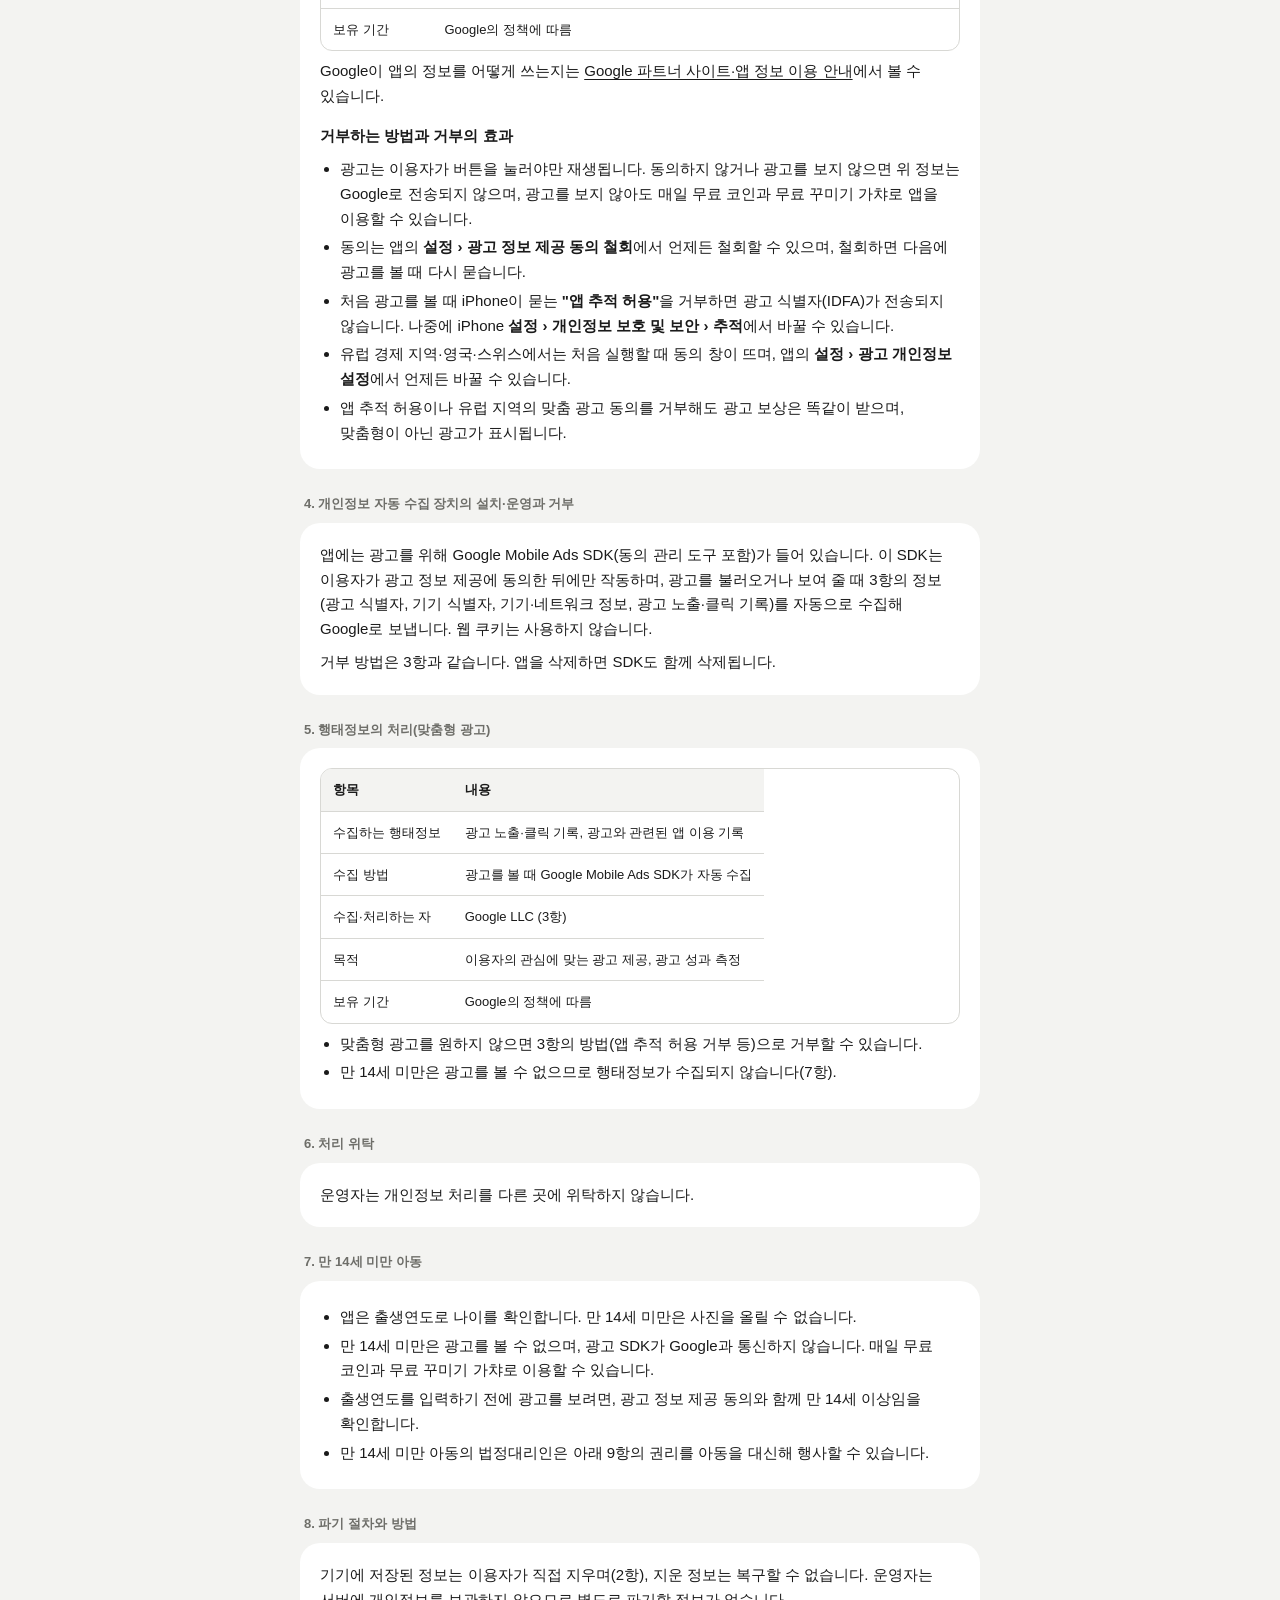
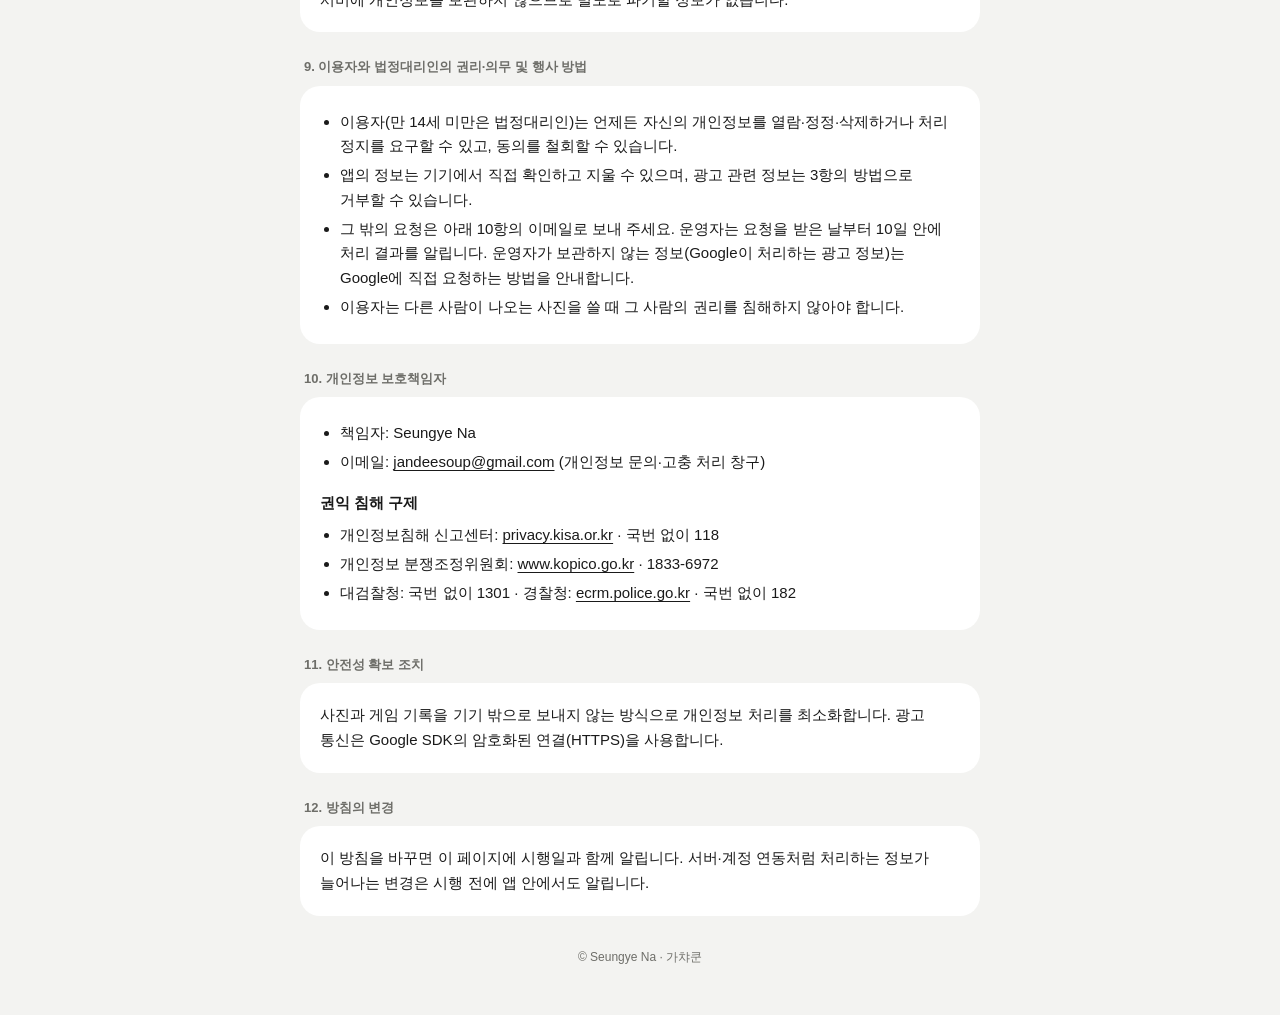
==== commit cb481bfd: "첫 광고 때 광고 정보 제공 동의·철회, 만 14세 미만 광고 불가 반영" ====
--- a/privacy.html
+++ b/privacy.html
@@ -33,7 +33,7 @@
       <tr><td>사진으로 만든 인형·피규어(3D 모델·텍스처), 이름·색</td><td>이용자 기기에만</td><td>뽑기 기계·보관함에 쓰기</td></tr>
       <tr><td>게임 기록(코인, 기계, 보관함, 꾸미기), 설정</td><td>이용자 기기에만</td><td>게임 진행 저장</td></tr>
       <tr><td>출생연도</td><td>이용자 기기에만</td><td>만 14세 미만 보호(아래 7항)</td></tr>
-      <tr><td>광고 식별자(IDFA, 추적을 허용한 경우), 기기 식별자(IDFV), 기기·OS 정보, IP 주소, 광고 노출·클릭 기록, 진단 정보</td><td>Google(광고 SDK, 3항)</td><td>보상형 광고 제공, 맞춤형 광고, 광고 성과 측정, 부정 이용 방지</td></tr>
+      <tr><td>광고 식별자(IDFA, 추적을 허용한 경우), 기기 식별자(IDFV), 기기·OS 정보, IP 주소, 광고 노출·클릭 기록, 진단 정보</td><td>Google(광고 SDK, 3항) — 광고 정보 제공에 동의한 경우만</td><td>보상형 광고 제공, 맞춤형 광고, 광고 성과 측정, 부정 이용 방지</td></tr>
     </table>
     <p class="note">운영자는 현재 서버를 운영하지 않으며, 위 정보 중 어느 것도 운영자에게 전송되지 않습니다. 사진 속 얼굴을 인식하거나 식별하지 않으며, 생체정보를 처리하지 않습니다.</p>
   </section>
@@ -48,7 +48,7 @@
 
   <h2 class="group">3. 개인정보의 제3자 제공과 국외 이전(광고)</h2>
   <section>
-    <p>보상형 광고를 제공하기 위해 아래 정보가 광고 제공자인 Google에 제공되며, 그 과정에서 국외로 이전됩니다(「개인정보 보호법」 제17조·제28조의8).</p>
+    <p>보상형 광고를 제공하기 위해 아래 정보가 광고 제공자인 Google에 제공되며, 그 과정에서 국외로 이전됩니다(「개인정보 보호법」 제17조·제28조의8). 앱은 <b>처음 광고를 볼 때 이 제공·이전에 대한 동의</b>를 받으며, 동의하기 전에는 광고 SDK가 Google과 통신하지 않습니다.</p>
     <table>
       <tr><th>항목</th><th>내용</th></tr>
       <tr><td>제공·이전받는 자</td><td>Google LLC (Google AdMob)</td></tr>
@@ -62,16 +62,17 @@
     <p>Google이 앱의 정보를 어떻게 쓰는지는 <a href="https://policies.google.com/technologies/partner-sites">Google 파트너 사이트·앱 정보 이용 안내</a>에서 볼 수 있습니다.</p>
     <h3>거부하는 방법과 거부의 효과</h3>
     <ul>
-      <li>광고는 이용자가 버튼을 눌러야만 재생됩니다. 광고를 보지 않으면 위 정보는 Google로 전송되지 않으며, 광고를 보지 않아도 매일 무료 코인으로 앱을 이용할 수 있습니다.</li>
+      <li>광고는 이용자가 버튼을 눌러야만 재생됩니다. 동의하지 않거나 광고를 보지 않으면 위 정보는 Google로 전송되지 않으며, 광고를 보지 않아도 매일 무료 코인과 무료 꾸미기 가챠로 앱을 이용할 수 있습니다.</li>
+      <li>동의는 앱의 <b>설정 › 광고 정보 제공 동의 철회</b>에서 언제든 철회할 수 있으며, 철회하면 다음에 광고를 볼 때 다시 묻습니다.</li>
       <li>처음 광고를 볼 때 iPhone이 묻는 <b>"앱 추적 허용"</b>을 거부하면 광고 식별자(IDFA)가 전송되지 않습니다. 나중에 iPhone <b>설정 › 개인정보 보호 및 보안 › 추적</b>에서 바꿀 수 있습니다.</li>
       <li>유럽 경제 지역·영국·스위스에서는 처음 실행할 때 동의 창이 뜨며, 앱의 <b>설정 › 광고 개인정보 설정</b>에서 언제든 바꿀 수 있습니다.</li>
-      <li>거부해도 광고 보상은 똑같이 받으며, 맞춤형이 아닌 광고가 표시됩니다.</li>
+      <li>앱 추적 허용이나 유럽 지역의 맞춤 광고 동의를 거부해도 광고 보상은 똑같이 받으며, 맞춤형이 아닌 광고가 표시됩니다.</li>
     </ul>
   </section>
 
   <h2 class="group">4. 개인정보 자동 수집 장치의 설치·운영과 거부</h2>
   <section>
-    <p>앱에는 광고를 위해 Google Mobile Ads SDK(동의 관리 도구 포함)가 들어 있습니다. 이 SDK는 광고를 불러오거나 보여 줄 때 3항의 정보(광고 식별자, 기기 식별자, 기기·네트워크 정보, 광고 노출·클릭 기록)를 자동으로 수집해 Google로 보냅니다. 웹 쿠키는 사용하지 않습니다.</p>
+    <p>앱에는 광고를 위해 Google Mobile Ads SDK(동의 관리 도구 포함)가 들어 있습니다. 이 SDK는 이용자가 광고 정보 제공에 동의한 뒤에만 작동하며, 광고를 불러오거나 보여 줄 때 3항의 정보(광고 식별자, 기기 식별자, 기기·네트워크 정보, 광고 노출·클릭 기록)를 자동으로 수집해 Google로 보냅니다. 웹 쿠키는 사용하지 않습니다.</p>
     <p>거부 방법은 3항과 같습니다. 앱을 삭제하면 SDK도 함께 삭제됩니다.</p>
   </section>
 
@@ -87,7 +88,7 @@
     </table>
     <ul>
       <li>맞춤형 광고를 원하지 않으면 3항의 방법(앱 추적 허용 거부 등)으로 거부할 수 있습니다.</li>
-      <li>만 14세 미만으로 확인된 이용자에게는 맞춤형 광고를 요청하지 않습니다(7항).</li>
+      <li>만 14세 미만은 광고를 볼 수 없으므로 행태정보가 수집되지 않습니다(7항).</li>
     </ul>
   </section>
 
@@ -100,7 +101,8 @@
   <section>
     <ul>
       <li>앱은 출생연도로 나이를 확인합니다. 만 14세 미만은 사진을 올릴 수 없습니다.</li>
-      <li>만 14세 미만에게는 앱 추적 허용을 묻지 않으며, 맞춤형이 아닌 광고만 요청하고 광고 요청에 미성년자임을 표시합니다.</li>
+      <li>만 14세 미만은 광고를 볼 수 없으며, 광고 SDK가 Google과 통신하지 않습니다. 매일 무료 코인과 무료 꾸미기 가챠로 이용할 수 있습니다.</li>
+      <li>출생연도를 입력하기 전에 광고를 보려면, 광고 정보 제공 동의와 함께 만 14세 이상임을 확인합니다.</li>
       <li>만 14세 미만 아동의 법정대리인은 아래 9항의 권리를 아동을 대신해 행사할 수 있습니다.</li>
     </ul>
   </section>
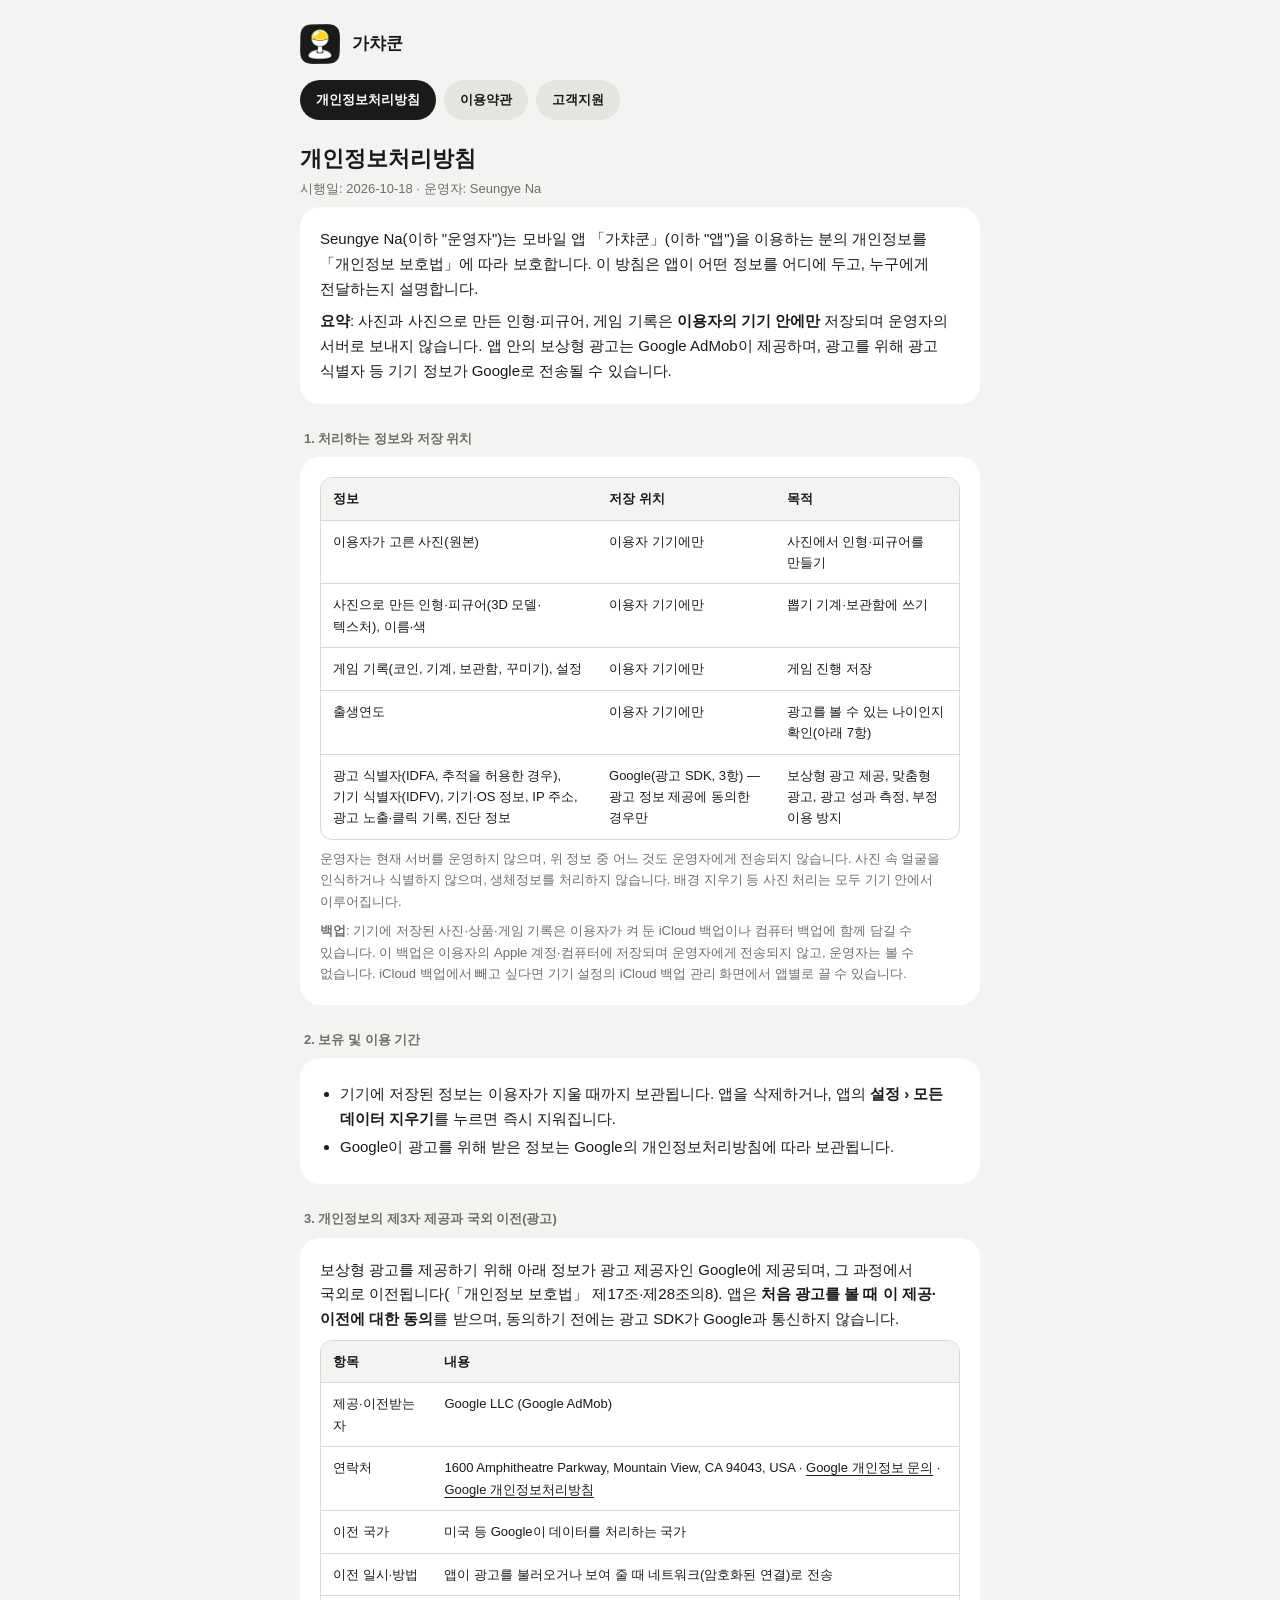
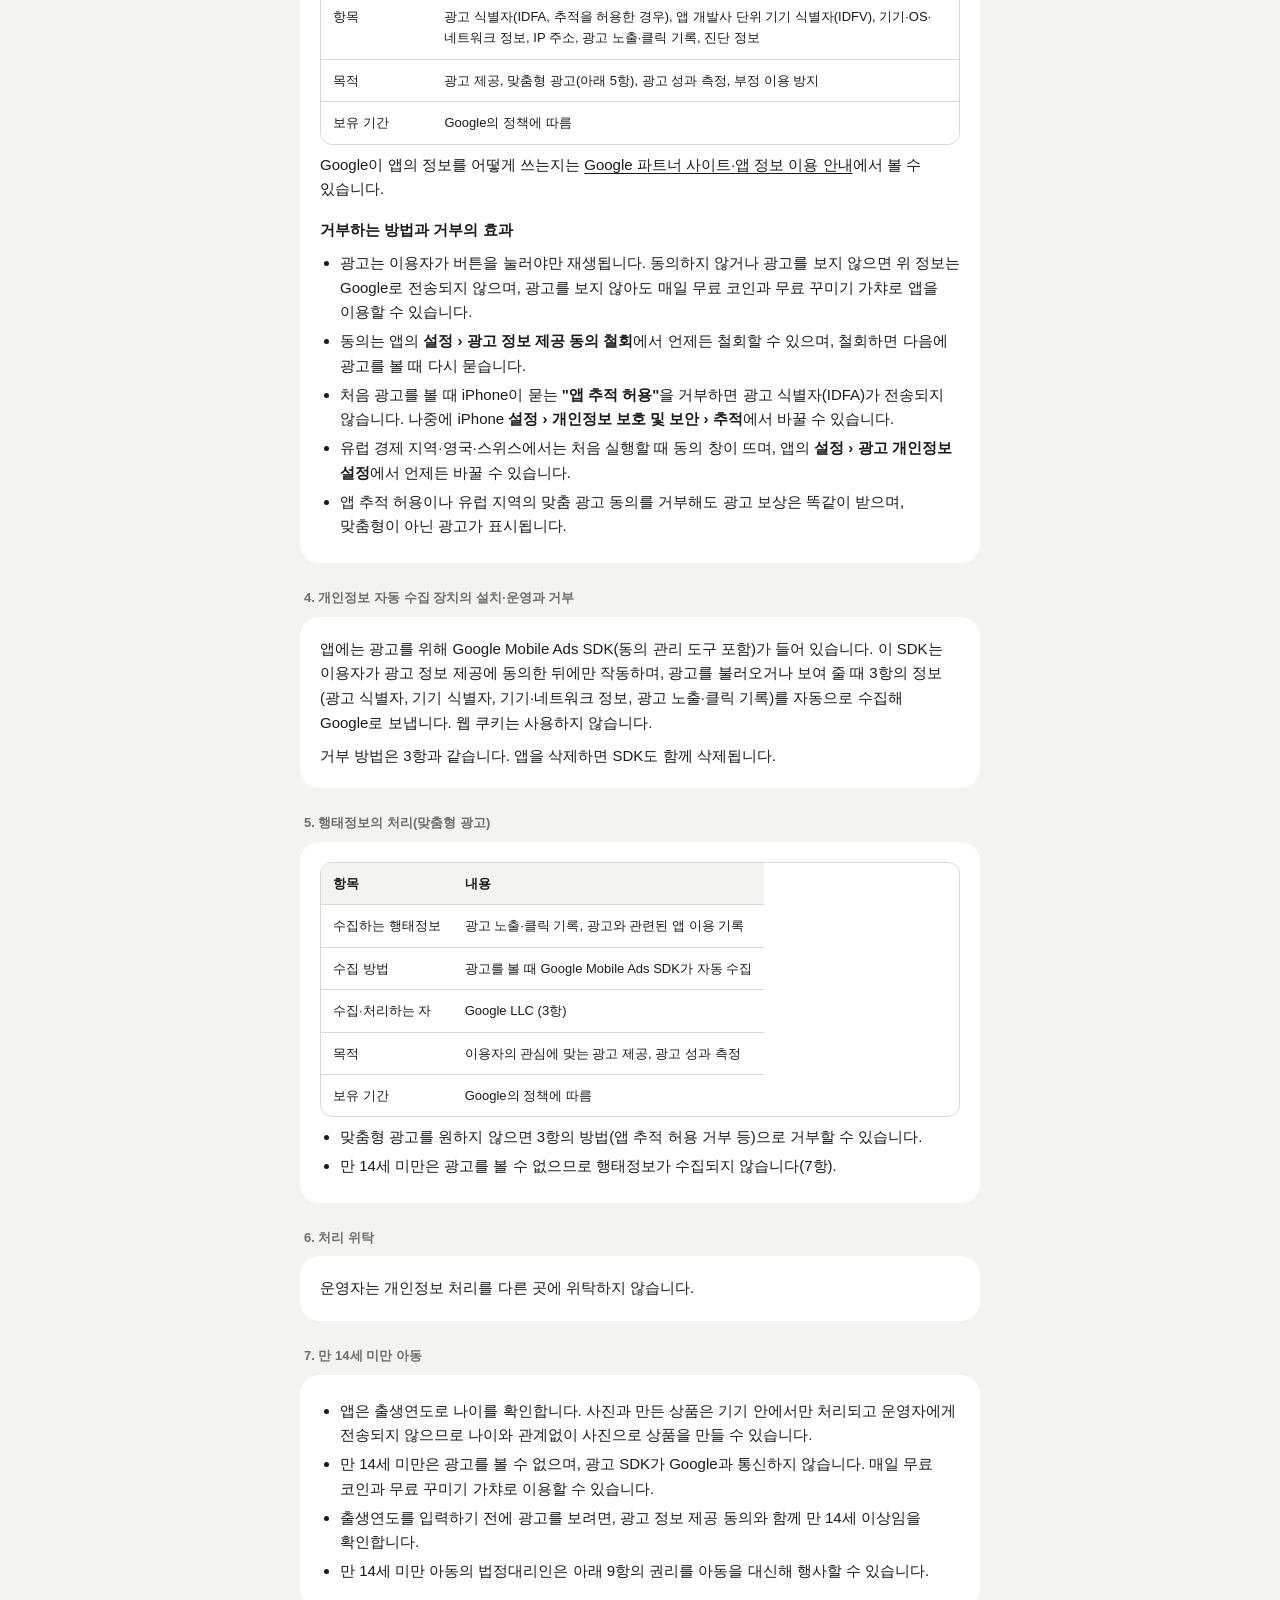
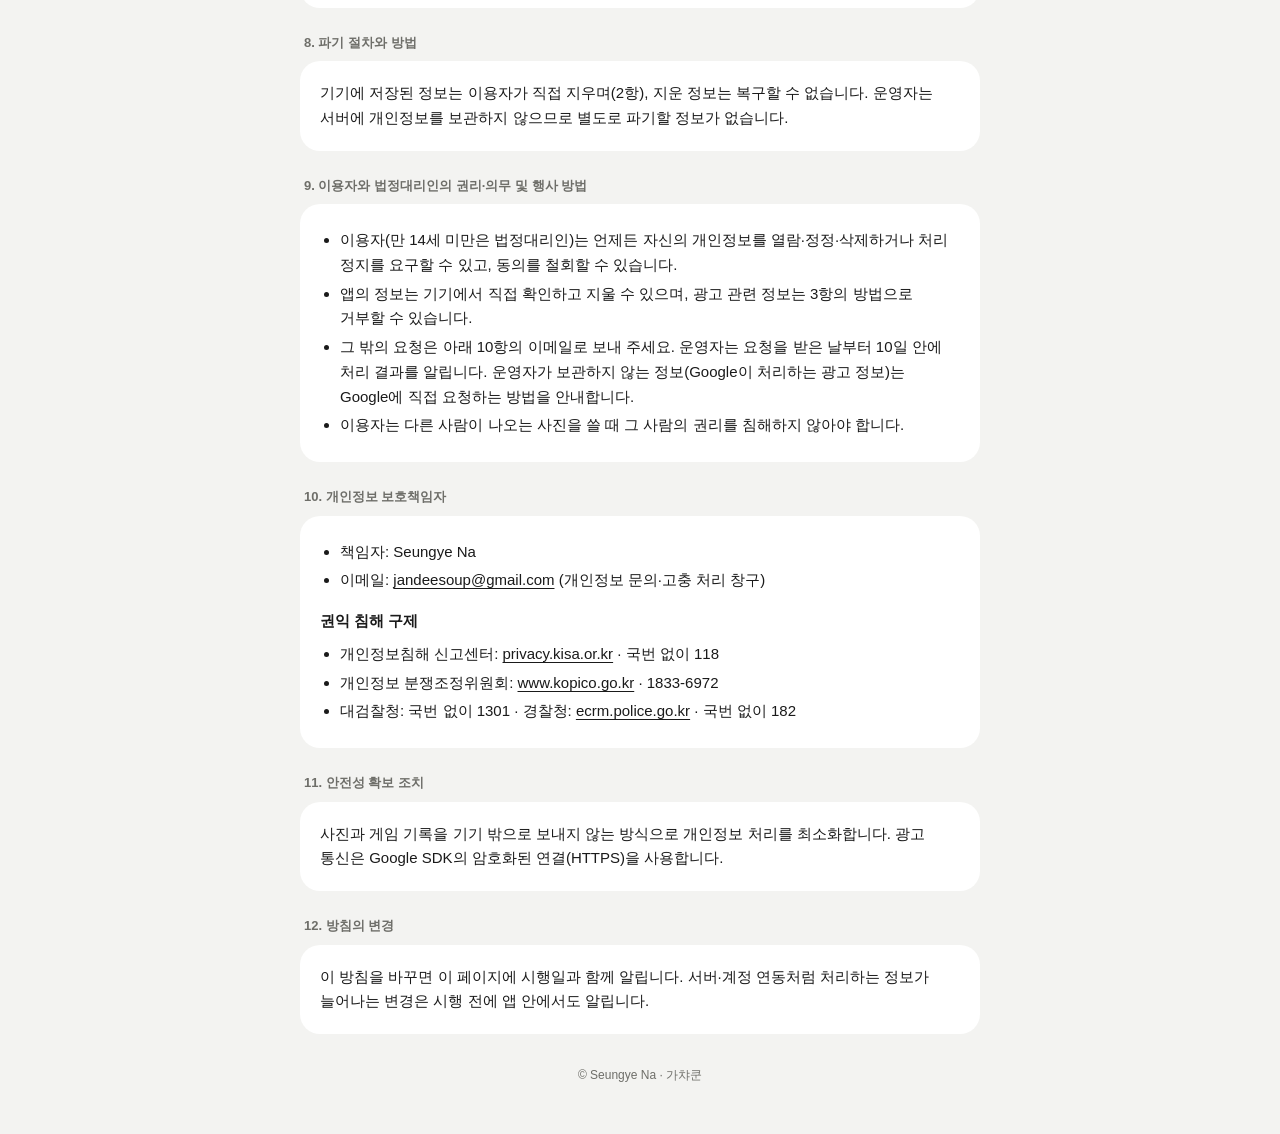
==== commit 4ed169d4: "사진 연령 제한 삭제(기기 안 처리·운영자 전송 없음), iCloud·기기 백업 안내 추가" ====
--- a/privacy.html
+++ b/privacy.html
@@ -32,10 +32,11 @@
       <tr><td>이용자가 고른 사진(원본)</td><td>이용자 기기에만</td><td>사진에서 인형·피규어를 만들기</td></tr>
       <tr><td>사진으로 만든 인형·피규어(3D 모델·텍스처), 이름·색</td><td>이용자 기기에만</td><td>뽑기 기계·보관함에 쓰기</td></tr>
       <tr><td>게임 기록(코인, 기계, 보관함, 꾸미기), 설정</td><td>이용자 기기에만</td><td>게임 진행 저장</td></tr>
-      <tr><td>출생연도</td><td>이용자 기기에만</td><td>만 14세 미만 보호(아래 7항)</td></tr>
+      <tr><td>출생연도</td><td>이용자 기기에만</td><td>광고를 볼 수 있는 나이인지 확인(아래 7항)</td></tr>
       <tr><td>광고 식별자(IDFA, 추적을 허용한 경우), 기기 식별자(IDFV), 기기·OS 정보, IP 주소, 광고 노출·클릭 기록, 진단 정보</td><td>Google(광고 SDK, 3항) — 광고 정보 제공에 동의한 경우만</td><td>보상형 광고 제공, 맞춤형 광고, 광고 성과 측정, 부정 이용 방지</td></tr>
     </table>
-    <p class="note">운영자는 현재 서버를 운영하지 않으며, 위 정보 중 어느 것도 운영자에게 전송되지 않습니다. 사진 속 얼굴을 인식하거나 식별하지 않으며, 생체정보를 처리하지 않습니다.</p>
+    <p class="note">운영자는 현재 서버를 운영하지 않으며, 위 정보 중 어느 것도 운영자에게 전송되지 않습니다. 사진 속 얼굴을 인식하거나 식별하지 않으며, 생체정보를 처리하지 않습니다. 배경 지우기 등 사진 처리는 모두 기기 안에서 이루어집니다.</p>
+    <p class="note"><b>백업</b>: 기기에 저장된 사진·상품·게임 기록은 이용자가 켜 둔 iCloud 백업이나 컴퓨터 백업에 함께 담길 수 있습니다. 이 백업은 이용자의 Apple 계정·컴퓨터에 저장되며 운영자에게 전송되지 않고, 운영자는 볼 수 없습니다. iCloud 백업에서 빼고 싶다면 기기 설정의 iCloud 백업 관리 화면에서 앱별로 끌 수 있습니다.</p>
   </section>
 
   <h2 class="group">2. 보유 및 이용 기간</h2>
@@ -100,7 +101,7 @@
   <h2 class="group">7. 만 14세 미만 아동</h2>
   <section>
     <ul>
-      <li>앱은 출생연도로 나이를 확인합니다. 만 14세 미만은 사진을 올릴 수 없습니다.</li>
+      <li>앱은 출생연도로 나이를 확인합니다. 사진과 만든 상품은 기기 안에서만 처리되고 운영자에게 전송되지 않으므로 나이와 관계없이 사진으로 상품을 만들 수 있습니다.</li>
       <li>만 14세 미만은 광고를 볼 수 없으며, 광고 SDK가 Google과 통신하지 않습니다. 매일 무료 코인과 무료 꾸미기 가챠로 이용할 수 있습니다.</li>
       <li>출생연도를 입력하기 전에 광고를 보려면, 광고 정보 제공 동의와 함께 만 14세 이상임을 확인합니다.</li>
       <li>만 14세 미만 아동의 법정대리인은 아래 9항의 권리를 아동을 대신해 행사할 수 있습니다.</li>
